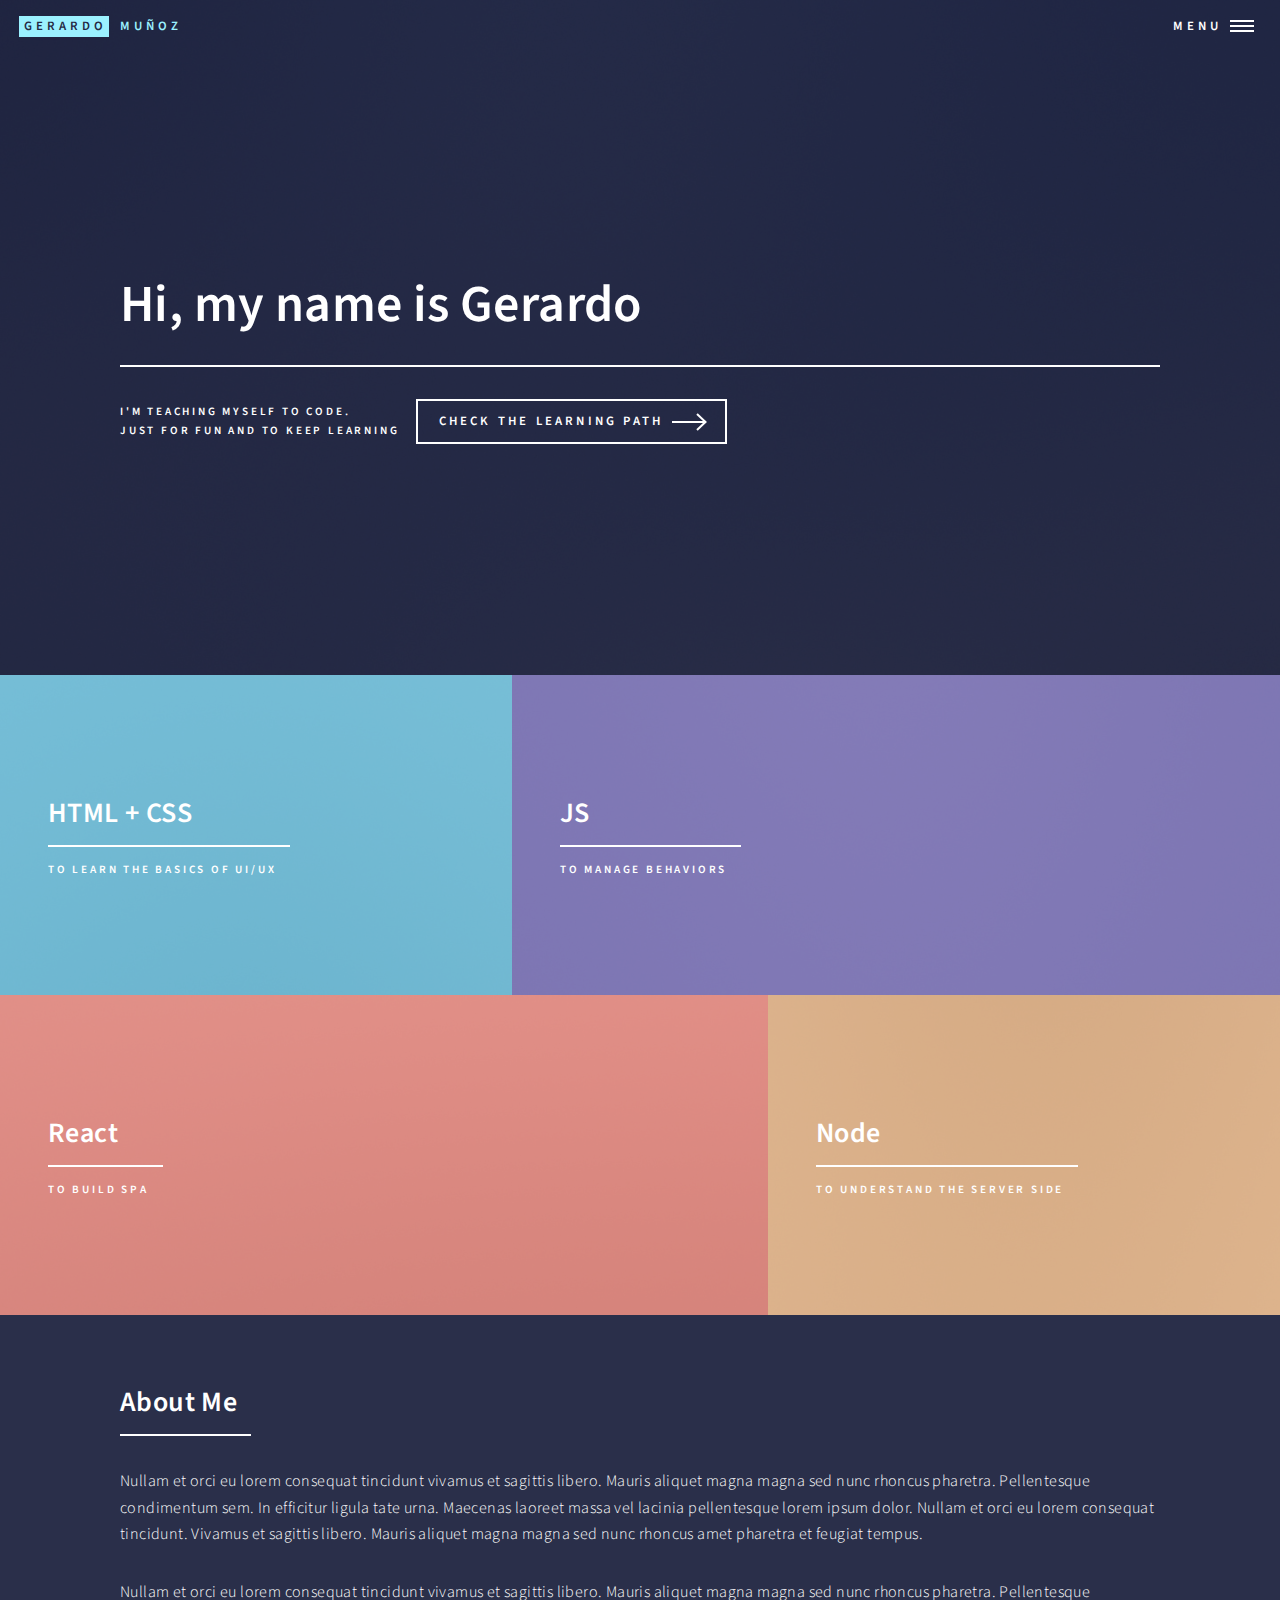
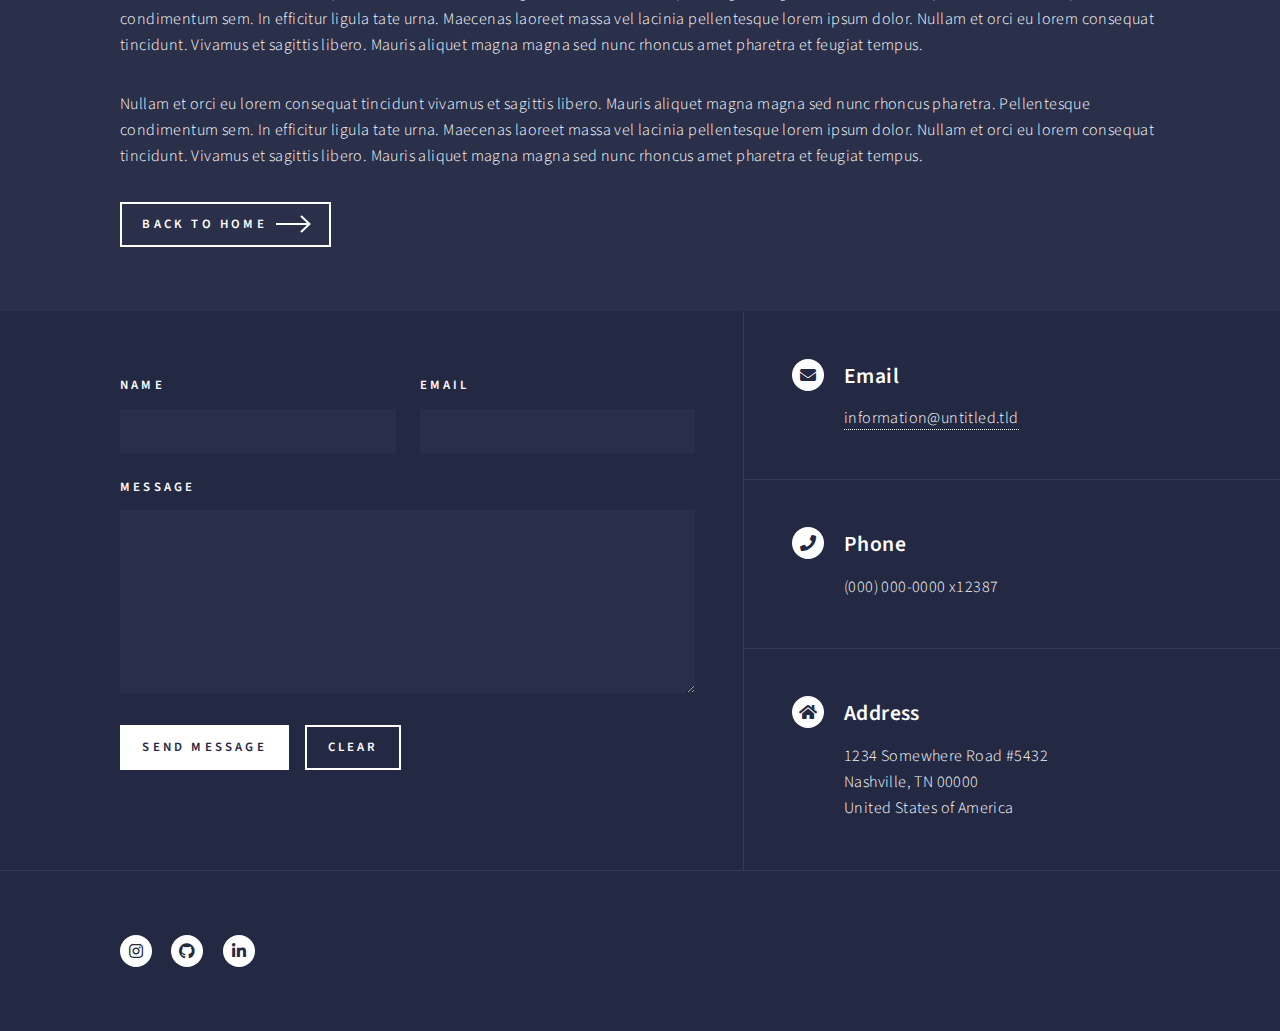
==== index.html @ afc3152e "basic info" ====
<!DOCTYPE HTML>
<!--
	Template : Forty by HTML5 UP
	Images from Template and unsplash	
-->
<html>
	<head>
		<title>Gerardo's Portfolio</title>
		<meta charset="utf-8" />
		<meta name="viewport" content="width=device-width, initial-scale=1, user-scalable=no" />
		<link rel="stylesheet" href="assets/css/main.css" />
		<noscript><link rel="stylesheet" href="assets/css/noscript.css" /></noscript>
	</head>
	<body class="is-preload">

		<!-- Wrapper -->
			<div id="wrapper">

				<!-- Header -->
					<header id="header" class="alt">
						<a href="index.html" class="logo"><strong>Gerardo</strong> <span>Muñoz</span></a>
						<nav>
							<a href="#menu">Menu</a>
						</nav>
					</header>

				<!-- Menu -->
					<nav id="menu">
						<ul class="links">
							<li><a href="index.html">Home</a></li>
							<li><a href="landing.html">Landing</a></li>
							<li><a href="generic.html">Generic</a></li>
							<li><a href="elements.html">Elements</a></li>
                            <li><a href="#two">About</a></li>
                            <li><a href="#contact">Contact</a></li>
						</ul>
					    <!-- <ul class="actions stacked">
							<li><a href="#" class="button primary fit">Get Started</a></li>
							<li><a href="#" class="button fit">Log In</a></li>
						</ul> -->
					</nav>

				<!-- Banner -->
					<section id="banner" class="major">
						<div class="inner">
							<header class="major">
								<h1>Hi, my name is Gerardo</h1>
							</header>
							<div class="content">
								<p>i'm teaching myself to code. <br />
								just for fun and to keep learning</p>
								<ul class="actions">
									<li><a href="#one" class="button next scrolly">Check the Learning Path</a></li>
								</ul>
							</div>
						</div>
					</section>

				<!-- Main -->
					<div id="main">

						<!-- One -->
							<section id="one" class="tiles">
								<article>
									<span class="image">
										<img src="images/pic01.jpg" alt="" />
									</span>
									<header class="major">
										<h3><a href="landing.html" class="link">HTML + CSS</a></h3>
										<p>To Learn the basics of UI/UX</p>
									</header>
								</article>
								<article>
									<span class="image">
										<img src="images/pic02.jpg" alt="" />
									</span>
									<header class="major">
										<h3><a href="landing.html" class="link">JS</a></h3>
										<p>To manage Behaviors</p>
									</header>
								</article>
								<article>
									<span class="image">
										<img src="images/pic03.jpg" alt="" />
									</span>
									<header class="major">
										<h3><a href="landing.html" class="link">React</a></h3>
										<p>to build spa</p>
									</header>
								</article>
								<article>
									<span class="image">
										<img src="images/pic04.jpg" alt="" />
									</span>
									<header class="major">
										<h3><a href="landing.html" class="link">Node</a></h3>
										<p>to understand the server side</p>
									</header>
								</article>
							</section>

						<!-- Two -->
							<section id="two">
								<div class="inner">
									<header class="major">
										<h2>About Me</h2>
									</header>
									<p>Nullam et orci eu lorem consequat tincidunt vivamus et sagittis libero. Mauris aliquet magna magna sed nunc rhoncus pharetra. Pellentesque condimentum sem. In efficitur ligula tate urna. Maecenas laoreet massa vel lacinia pellentesque lorem ipsum dolor. Nullam et orci eu lorem consequat tincidunt. Vivamus et sagittis libero. Mauris aliquet magna magna sed nunc rhoncus amet pharetra et feugiat tempus.</p>
                                    <p>Nullam et orci eu lorem consequat tincidunt vivamus et sagittis libero. Mauris aliquet magna magna sed nunc rhoncus pharetra. Pellentesque condimentum sem. In efficitur ligula tate urna. Maecenas laoreet massa vel lacinia pellentesque lorem ipsum dolor. Nullam et orci eu lorem consequat tincidunt. Vivamus et sagittis libero. Mauris aliquet magna magna sed nunc rhoncus amet pharetra et feugiat tempus.</p>
                                    <p>Nullam et orci eu lorem consequat tincidunt vivamus et sagittis libero. Mauris aliquet magna magna sed nunc rhoncus pharetra. Pellentesque condimentum sem. In efficitur ligula tate urna. Maecenas laoreet massa vel lacinia pellentesque lorem ipsum dolor. Nullam et orci eu lorem consequat tincidunt. Vivamus et sagittis libero. Mauris aliquet magna magna sed nunc rhoncus amet pharetra et feugiat tempus.</p>
									<ul class="actions">
										<li><a href="#banner" class="button next">Back to Home</a></li>
									</ul>
								</div>
							</section>

					</div>

				<!-- Contact -->
					<section id="contact">
						<div class="inner">
							<section>
								<form method="post" action="#">
									<div class="fields">
										<div class="field half">
											<label for="name">Name</label>
											<input type="text" name="name" id="name" />
										</div>
										<div class="field half">
											<label for="email">Email</label>
											<input type="text" name="email" id="email" />
										</div>
										<div class="field">
											<label for="message">Message</label>
											<textarea name="message" id="message" rows="6"></textarea>
										</div>
									</div>
									<ul class="actions">
										<li><input type="submit" value="Send Message" class="primary" /></li>
										<li><input type="reset" value="Clear" /></li>
									</ul>
								</form>
							</section>
							<section class="split">
								<section>
									<div class="contact-method">
										<span class="icon solid alt fa-envelope"></span>
										<h3>Email</h3>
										<a href="#">information@untitled.tld</a>
									</div>
								</section>
								<section>
									<div class="contact-method">
										<span class="icon solid alt fa-phone"></span>
										<h3>Phone</h3>
										<span>(000) 000-0000 x12387</span>
									</div>
								</section>
								<section>
									<div class="contact-method">
										<span class="icon solid alt fa-home"></span>
										<h3>Address</h3>
										<span>1234 Somewhere Road #5432<br />
										Nashville, TN 00000<br />
										United States of America</span>
									</div>
								</section>
							</section>
						</div>
					</section>

				<!-- Footer -->
					<footer id="footer">
						<div class="inner">
							<ul class="icons">
								<!-- <li><a href="#" class="icon brands alt fa-twitter"><span class="label">Twitter</span></a></li>
								<li><a href="#" class="icon brands alt fa-facebook-f"><span class="label">Facebook</span></a></li> -->
								<li><a href="#" class="icon brands alt fa-instagram"><span class="label">Instagram</span></a></li>
								<li><a href="#" class="icon brands alt fa-github"><span class="label">GitHub</span></a></li>
								<li><a href="#" class="icon brands alt fa-linkedin-in"><span class="label">LinkedIn</span></a></li>
							</ul>
							<!-- <ul class="copyright">
								<li>&copy; Untitled</li><li>Design: <a href="https://html5up.net">HTML5 UP</a></li>
							</ul> -->
						</div>
					</footer>

			</div>

		<!-- Scripts -->
			<script src="assets/js/jquery.min.js"></script>
			<script src="assets/js/jquery.scrolly.min.js"></script>
			<script src="assets/js/jquery.scrollex.min.js"></script>
			<script src="assets/js/browser.min.js"></script>
			<script src="assets/js/breakpoints.min.js"></script>
			<script src="assets/js/util.js"></script>
			<script src="assets/js/main.js"></script>

	</body>
</html>
---- assets/css/main.css ----
@import url(fontawesome-all.min.css);
@import url("https://fonts.googleapis.com/css?family=Source+Sans+Pro:300,300italic,600,600italic");

/*
	Forty by HTML5 UP
	html5up.net | @ajlkn
	Free for personal and commercial use under the CCA 3.0 license (html5up.net/license)
*/

html, body, div, span, applet, object,
iframe, h1, h2, h3, h4, h5, h6, p, blockquote,
pre, a, abbr, acronym, address, big, cite,
code, del, dfn, em, img, ins, kbd, q, s, samp,
small, strike, strong, sub, sup, tt, var, b,
u, i, center, dl, dt, dd, ol, ul, li, fieldset,
form, label, legend, table, caption, tbody,
tfoot, thead, tr, th, td, article, aside,
canvas, details, embed, figure, figcaption,
footer, header, hgroup, menu, nav, output, ruby,
section, summary, time, mark, audio, video {
	margin: 0;
	padding: 0;
	border: 0;
	font-size: 100%;
	font: inherit;
	vertical-align: baseline;}

article, aside, details, figcaption, figure,
footer, header, hgroup, menu, nav, section {
	display: block;}

body {
	line-height: 1;
}

ol, ul {
	list-style: none;
}

blockquote, q {
	quotes: none;
}

	blockquote:before, blockquote:after, q:before, q:after {
		content: '';
		content: none;
	}

table {
	border-collapse: collapse;
	border-spacing: 0;
}

body {
	-webkit-text-size-adjust: none;
}

mark {
	background-color: transparent;
	color: inherit;
}

input::-moz-focus-inner {
	border: 0;
	padding: 0;
}

input, select, textarea {
	-moz-appearance: none;
	-webkit-appearance: none;
	-ms-appearance: none;
	appearance: none;
}

/* Basic */

	@-ms-viewport {
		width: device-width;
	}

	body {
		-ms-overflow-style: scrollbar;
	}

	@media screen and (max-width: 480px) {

		html, body {
			min-width: 320px;
		}

	}

	html {
		box-sizing: border-box;
	}

	*, *:before, *:after {
		box-sizing: inherit;
	}

	body {
		background: #242943;
	}

		body.is-preload *, body.is-preload *:before, body.is-preload *:after {
			-moz-animation: none !important;
			-webkit-animation: none !important;
			-ms-animation: none !important;
			animation: none !important;
			-moz-transition: none !important;
			-webkit-transition: none !important;
			-ms-transition: none !important;
			transition: none !important;
		}

/* Type */

	body, input, select, textarea {
		color: #ffffff;
		font-family: "Source Sans Pro", Helvetica, sans-serif;
		font-size: 17pt;
		font-weight: 300;
		letter-spacing: 0.025em;
		line-height: 1.65;
	}

		@media screen and (max-width: 1680px) {

			body, input, select, textarea {
				font-size: 14pt;
			}

		}

		@media screen and (max-width: 1280px) {

			body, input, select, textarea {
				font-size: 12pt;
			}

		}

		@media screen and (max-width: 360px) {

			body, input, select, textarea {
				font-size: 11pt;
			}

		}

	a {
		-moz-transition: color 0.2s ease-in-out, border-bottom-color 0.2s ease-in-out;
		-webkit-transition: color 0.2s ease-in-out, border-bottom-color 0.2s ease-in-out;
		-ms-transition: color 0.2s ease-in-out, border-bottom-color 0.2s ease-in-out;
		transition: color 0.2s ease-in-out, border-bottom-color 0.2s ease-in-out;
		border-bottom: dotted 1px;
		color: inherit;
		text-decoration: none;
	}

		a:hover {
			border-bottom-color: transparent;
			color: #9bf1ff !important;
		}

		a:active {
			color: #53e3fb !important;
		}

	strong, b {
		color: #ffffff;
		font-weight: 600;
	}

	em, i {
		font-style: italic;
	}

	p {
		margin: 0 0 2em 0;
	}

	h1, h2, h3, h4, h5, h6 {
		color: #ffffff;
		font-weight: 600;
		line-height: 1.65;
		margin: 0 0 1em 0;
	}

		h1 a, h2 a, h3 a, h4 a, h5 a, h6 a {
			color: inherit;
			border-bottom: 0;
		}

	h1 {
		font-size: 2.5em;
	}

	h2 {
		font-size: 1.75em;
	}

	h3 {
		font-size: 1.35em;
	}

	h4 {
		font-size: 1.1em;
	}

	h5 {
		font-size: 0.9em;
	}

	h6 {
		font-size: 0.7em;
	}

	@media screen and (max-width: 736px) {

		h1 {
			font-size: 2em;
		}

		h2 {
			font-size: 1.5em;
		}

		h3 {
			font-size: 1.25em;
		}

	}

	sub {
		font-size: 0.8em;
		position: relative;
		top: 0.5em;
	}

	sup {
		font-size: 0.8em;
		position: relative;
		top: -0.5em;
	}

	blockquote {
		border-left: solid 4px rgba(212, 212, 255, 0.1);
		font-style: italic;
		margin: 0 0 2em 0;
		padding: 0.5em 0 0.5em 2em;
	}

	code {
		background: rgba(212, 212, 255, 0.035);
		font-family: "Courier New", monospace;
		font-size: 0.9em;
		margin: 0 0.25em;
		padding: 0.25em 0.65em;
	}

	pre {
		-webkit-overflow-scrolling: touch;
		font-family: "Courier New", monospace;
		font-size: 0.9em;
		margin: 0 0 2em 0;
	}

		pre code {
			display: block;
			line-height: 1.75;
			padding: 1em 1.5em;
			overflow-x: auto;
		}

	hr {
		border: 0;
		border-bottom: solid 1px rgba(212, 212, 255, 0.1);
		margin: 2em 0;
	}

		hr.major {
			margin: 3em 0;
		}

	.align-left {
		text-align: left;
	}

	.align-center {
		text-align: center;
	}

	.align-right {
		text-align: right;
	}

/* Row */

	.row {
		display: flex;
		flex-wrap: wrap;
		box-sizing: border-box;
		align-items: stretch;
	}

		.row > * {
			box-sizing: border-box;
		}

		.row.gtr-uniform > * > :last-child {
			margin-bottom: 0;
		}

		.row.aln-left {
			justify-content: flex-start;
		}

		.row.aln-center {
			justify-content: center;
		}

		.row.aln-right {
			justify-content: flex-end;
		}

		.row.aln-top {
			align-items: flex-start;
		}

		.row.aln-middle {
			align-items: center;
		}

		.row.aln-bottom {
			align-items: flex-end;
		}

		.row > .imp {
			order: -1;
		}

		.row > .col-1 {
			width: 8.33333%;
		}

		.row > .off-1 {
			margin-left: 8.33333%;
		}

		.row > .col-2 {
			width: 16.66667%;
		}

		.row > .off-2 {
			margin-left: 16.66667%;
		}

		.row > .col-3 {
			width: 25%;
		}

		.row > .off-3 {
			margin-left: 25%;
		}

		.row > .col-4 {
			width: 33.33333%;
		}

		.row > .off-4 {
			margin-left: 33.33333%;
		}

		.row > .col-5 {
			width: 41.66667%;
		}

		.row > .off-5 {
			margin-left: 41.66667%;
		}

		.row > .col-6 {
			width: 50%;
		}

		.row > .off-6 {
			margin-left: 50%;
		}

		.row > .col-7 {
			width: 58.33333%;
		}

		.row > .off-7 {
			margin-left: 58.33333%;
		}

		.row > .col-8 {
			width: 66.66667%;
		}

		.row > .off-8 {
			margin-left: 66.66667%;
		}

		.row > .col-9 {
			width: 75%;
		}

		.row > .off-9 {
			margin-left: 75%;
		}

		.row > .col-10 {
			width: 83.33333%;
		}

		.row > .off-10 {
			margin-left: 83.33333%;
		}

		.row > .col-11 {
			width: 91.66667%;
		}

		.row > .off-11 {
			margin-left: 91.66667%;
		}

		.row > .col-12 {
			width: 100%;
		}

		.row > .off-12 {
			margin-left: 100%;
		}

		.row.gtr-0 {
			margin-top: 0;
			margin-left: 0em;
		}

			.row.gtr-0 > * {
				padding: 0 0 0 0em;
			}

			.row.gtr-0.gtr-uniform {
				margin-top: 0em;
			}

				.row.gtr-0.gtr-uniform > * {
					padding-top: 0em;
				}

		.row.gtr-25 {
			margin-top: 0;
			margin-left: -0.5em;
		}

			.row.gtr-25 > * {
				padding: 0 0 0 0.5em;
			}

			.row.gtr-25.gtr-uniform {
				margin-top: -0.5em;
			}

				.row.gtr-25.gtr-uniform > * {
					padding-top: 0.5em;
				}

		.row.gtr-50 {
			margin-top: 0;
			margin-left: -1em;
		}

			.row.gtr-50 > * {
				padding: 0 0 0 1em;
			}

			.row.gtr-50.gtr-uniform {
				margin-top: -1em;
			}

				.row.gtr-50.gtr-uniform > * {
					padding-top: 1em;
				}

		.row {
			margin-top: 0;
			margin-left: -2em;
		}

			.row > * {
				padding: 0 0 0 2em;
			}

			.row.gtr-uniform {
				margin-top: -2em;
			}

				.row.gtr-uniform > * {
					padding-top: 2em;
				}

		.row.gtr-150 {
			margin-top: 0;
			margin-left: -3em;
		}

			.row.gtr-150 > * {
				padding: 0 0 0 3em;
			}

			.row.gtr-150.gtr-uniform {
				margin-top: -3em;
			}

				.row.gtr-150.gtr-uniform > * {
					padding-top: 3em;
				}

		.row.gtr-200 {
			margin-top: 0;
			margin-left: -4em;
		}

			.row.gtr-200 > * {
				padding: 0 0 0 4em;
			}

			.row.gtr-200.gtr-uniform {
				margin-top: -4em;
			}

				.row.gtr-200.gtr-uniform > * {
					padding-top: 4em;
				}

		@media screen and (max-width: 1680px) {

			.row {
				display: flex;
				flex-wrap: wrap;
				box-sizing: border-box;
				align-items: stretch;
			}

				.row > * {
					box-sizing: border-box;
				}

				.row.gtr-uniform > * > :last-child {
					margin-bottom: 0;
				}

				.row.aln-left {
					justify-content: flex-start;
				}

				.row.aln-center {
					justify-content: center;
				}

				.row.aln-right {
					justify-content: flex-end;
				}

				.row.aln-top {
					align-items: flex-start;
				}

				.row.aln-middle {
					align-items: center;
				}

				.row.aln-bottom {
					align-items: flex-end;
				}

				.row > .imp-xlarge {
					order: -1;
				}

				.row > .col-1-xlarge {
					width: 8.33333%;
				}

				.row > .off-1-xlarge {
					margin-left: 8.33333%;
				}

				.row > .col-2-xlarge {
					width: 16.66667%;
				}

				.row > .off-2-xlarge {
					margin-left: 16.66667%;
				}

				.row > .col-3-xlarge {
					width: 25%;
				}

				.row > .off-3-xlarge {
					margin-left: 25%;
				}

				.row > .col-4-xlarge {
					width: 33.33333%;
				}

				.row > .off-4-xlarge {
					margin-left: 33.33333%;
				}

				.row > .col-5-xlarge {
					width: 41.66667%;
				}

				.row > .off-5-xlarge {
					margin-left: 41.66667%;
				}

				.row > .col-6-xlarge {
					width: 50%;
				}

				.row > .off-6-xlarge {
					margin-left: 50%;
				}

				.row > .col-7-xlarge {
					width: 58.33333%;
				}

				.row > .off-7-xlarge {
					margin-left: 58.33333%;
				}

				.row > .col-8-xlarge {
					width: 66.66667%;
				}

				.row > .off-8-xlarge {
					margin-left: 66.66667%;
				}

				.row > .col-9-xlarge {
					width: 75%;
				}

				.row > .off-9-xlarge {
					margin-left: 75%;
				}

				.row > .col-10-xlarge {
					width: 83.33333%;
				}

				.row > .off-10-xlarge {
					margin-left: 83.33333%;
				}

				.row > .col-11-xlarge {
					width: 91.66667%;
				}

				.row > .off-11-xlarge {
					margin-left: 91.66667%;
				}

				.row > .col-12-xlarge {
					width: 100%;
				}

				.row > .off-12-xlarge {
					margin-left: 100%;
				}

				.row.gtr-0 {
					margin-top: 0;
					margin-left: 0em;
				}

					.row.gtr-0 > * {
						padding: 0 0 0 0em;
					}

					.row.gtr-0.gtr-uniform {
						margin-top: 0em;
					}

						.row.gtr-0.gtr-uniform > * {
							padding-top: 0em;
						}

				.row.gtr-25 {
					margin-top: 0;
					margin-left: -0.5em;
				}

					.row.gtr-25 > * {
						padding: 0 0 0 0.5em;
					}

					.row.gtr-25.gtr-uniform {
						margin-top: -0.5em;
					}

						.row.gtr-25.gtr-uniform > * {
							padding-top: 0.5em;
						}

				.row.gtr-50 {
					margin-top: 0;
					margin-left: -1em;
				}

					.row.gtr-50 > * {
						padding: 0 0 0 1em;
					}

					.row.gtr-50.gtr-uniform {
						margin-top: -1em;
					}

						.row.gtr-50.gtr-uniform > * {
							padding-top: 1em;
						}

				.row {
					margin-top: 0;
					margin-left: -2em;
				}

					.row > * {
						padding: 0 0 0 2em;
					}

					.row.gtr-uniform {
						margin-top: -2em;
					}

						.row.gtr-uniform > * {
							padding-top: 2em;
						}

				.row.gtr-150 {
					margin-top: 0;
					margin-left: -3em;
				}

					.row.gtr-150 > * {
						padding: 0 0 0 3em;
					}

					.row.gtr-150.gtr-uniform {
						margin-top: -3em;
					}

						.row.gtr-150.gtr-uniform > * {
							padding-top: 3em;
						}

				.row.gtr-200 {
					margin-top: 0;
					margin-left: -4em;
				}

					.row.gtr-200 > * {
						padding: 0 0 0 4em;
					}

					.row.gtr-200.gtr-uniform {
						margin-top: -4em;
					}

						.row.gtr-200.gtr-uniform > * {
							padding-top: 4em;
						}

		}

		@media screen and (max-width: 1280px) {

			.row {
				display: flex;
				flex-wrap: wrap;
				box-sizing: border-box;
				align-items: stretch;
			}

				.row > * {
					box-sizing: border-box;
				}

				.row.gtr-uniform > * > :last-child {
					margin-bottom: 0;
				}

				.row.aln-left {
					justify-content: flex-start;
				}

				.row.aln-center {
					justify-content: center;
				}

				.row.aln-right {
					justify-content: flex-end;
				}

				.row.aln-top {
					align-items: flex-start;
				}

				.row.aln-middle {
					align-items: center;
				}

				.row.aln-bottom {
					align-items: flex-end;
				}

				.row > .imp-large {
					order: -1;
				}

				.row > .col-1-large {
					width: 8.33333%;
				}

				.row > .off-1-large {
					margin-left: 8.33333%;
				}

				.row > .col-2-large {
					width: 16.66667%;
				}

				.row > .off-2-large {
					margin-left: 16.66667%;
				}

				.row > .col-3-large {
					width: 25%;
				}

				.row > .off-3-large {
					margin-left: 25%;
				}

				.row > .col-4-large {
					width: 33.33333%;
				}

				.row > .off-4-large {
					margin-left: 33.33333%;
				}

				.row > .col-5-large {
					width: 41.66667%;
				}

				.row > .off-5-large {
					margin-left: 41.66667%;
				}

				.row > .col-6-large {
					width: 50%;
				}

				.row > .off-6-large {
					margin-left: 50%;
				}

				.row > .col-7-large {
					width: 58.33333%;
				}

				.row > .off-7-large {
					margin-left: 58.33333%;
				}

				.row > .col-8-large {
					width: 66.66667%;
				}

				.row > .off-8-large {
					margin-left: 66.66667%;
				}

				.row > .col-9-large {
					width: 75%;
				}

				.row > .off-9-large {
					margin-left: 75%;
				}

				.row > .col-10-large {
					width: 83.33333%;
				}

				.row > .off-10-large {
					margin-left: 83.33333%;
				}

				.row > .col-11-large {
					width: 91.66667%;
				}

				.row > .off-11-large {
					margin-left: 91.66667%;
				}

				.row > .col-12-large {
					width: 100%;
				}

				.row > .off-12-large {
					margin-left: 100%;
				}

				.row.gtr-0 {
					margin-top: 0;
					margin-left: 0em;
				}

					.row.gtr-0 > * {
						padding: 0 0 0 0em;
					}

					.row.gtr-0.gtr-uniform {
						margin-top: 0em;
					}

						.row.gtr-0.gtr-uniform > * {
							padding-top: 0em;
						}

				.row.gtr-25 {
					margin-top: 0;
					margin-left: -0.375em;
				}

					.row.gtr-25 > * {
						padding: 0 0 0 0.375em;
					}

					.row.gtr-25.gtr-uniform {
						margin-top: -0.375em;
					}

						.row.gtr-25.gtr-uniform > * {
							padding-top: 0.375em;
						}

				.row.gtr-50 {
					margin-top: 0;
					margin-left: -0.75em;
				}

					.row.gtr-50 > * {
						padding: 0 0 0 0.75em;
					}

					.row.gtr-50.gtr-uniform {
						margin-top: -0.75em;
					}

						.row.gtr-50.gtr-uniform > * {
							padding-top: 0.75em;
						}

				.row {
					margin-top: 0;
					margin-left: -1.5em;
				}

					.row > * {
						padding: 0 0 0 1.5em;
					}

					.row.gtr-uniform {
						margin-top: -1.5em;
					}

						.row.gtr-uniform > * {
							padding-top: 1.5em;
						}

				.row.gtr-150 {
					margin-top: 0;
					margin-left: -2.25em;
				}

					.row.gtr-150 > * {
						padding: 0 0 0 2.25em;
					}

					.row.gtr-150.gtr-uniform {
						margin-top: -2.25em;
					}

						.row.gtr-150.gtr-uniform > * {
							padding-top: 2.25em;
						}

				.row.gtr-200 {
					margin-top: 0;
					margin-left: -3em;
				}

					.row.gtr-200 > * {
						padding: 0 0 0 3em;
					}

					.row.gtr-200.gtr-uniform {
						margin-top: -3em;
					}

						.row.gtr-200.gtr-uniform > * {
							padding-top: 3em;
						}

		}

		@media screen and (max-width: 980px) {

			.row {
				display: flex;
				flex-wrap: wrap;
				box-sizing: border-box;
				align-items: stretch;
			}

				.row > * {
					box-sizing: border-box;
				}

				.row.gtr-uniform > * > :last-child {
					margin-bottom: 0;
				}

				.row.aln-left {
					justify-content: flex-start;
				}

				.row.aln-center {
					justify-content: center;
				}

				.row.aln-right {
					justify-content: flex-end;
				}

				.row.aln-top {
					align-items: flex-start;
				}

				.row.aln-middle {
					align-items: center;
				}

				.row.aln-bottom {
					align-items: flex-end;
				}

				.row > .imp-medium {
					order: -1;
				}

				.row > .col-1-medium {
					width: 8.33333%;
				}

				.row > .off-1-medium {
					margin-left: 8.33333%;
				}

				.row > .col-2-medium {
					width: 16.66667%;
				}

				.row > .off-2-medium {
					margin-left: 16.66667%;
				}

				.row > .col-3-medium {
					width: 25%;
				}

				.row > .off-3-medium {
					margin-left: 25%;
				}

				.row > .col-4-medium {
					width: 33.33333%;
				}

				.row > .off-4-medium {
					margin-left: 33.33333%;
				}

				.row > .col-5-medium {
					width: 41.66667%;
				}

				.row > .off-5-medium {
					margin-left: 41.66667%;
				}

				.row > .col-6-medium {
					width: 50%;
				}

				.row > .off-6-medium {
					margin-left: 50%;
				}

				.row > .col-7-medium {
					width: 58.33333%;
				}

				.row > .off-7-medium {
					margin-left: 58.33333%;
				}

				.row > .col-8-medium {
					width: 66.66667%;
				}

				.row > .off-8-medium {
					margin-left: 66.66667%;
				}

				.row > .col-9-medium {
					width: 75%;
				}

				.row > .off-9-medium {
					margin-left: 75%;
				}

				.row > .col-10-medium {
					width: 83.33333%;
				}

				.row > .off-10-medium {
					margin-left: 83.33333%;
				}

				.row > .col-11-medium {
					width: 91.66667%;
				}

				.row > .off-11-medium {
					margin-left: 91.66667%;
				}

				.row > .col-12-medium {
					width: 100%;
				}

				.row > .off-12-medium {
					margin-left: 100%;
				}

				.row.gtr-0 {
					margin-top: 0;
					margin-left: 0em;
				}

					.row.gtr-0 > * {
						padding: 0 0 0 0em;
					}

					.row.gtr-0.gtr-uniform {
						margin-top: 0em;
					}

						.row.gtr-0.gtr-uniform > * {
							padding-top: 0em;
						}

				.row.gtr-25 {
					margin-top: 0;
					margin-left: -0.375em;
				}

					.row.gtr-25 > * {
						padding: 0 0 0 0.375em;
					}

					.row.gtr-25.gtr-uniform {
						margin-top: -0.375em;
					}

						.row.gtr-25.gtr-uniform > * {
							padding-top: 0.375em;
						}

				.row.gtr-50 {
					margin-top: 0;
					margin-left: -0.75em;
				}

					.row.gtr-50 > * {
						padding: 0 0 0 0.75em;
					}

					.row.gtr-50.gtr-uniform {
						margin-top: -0.75em;
					}

						.row.gtr-50.gtr-uniform > * {
							padding-top: 0.75em;
						}

				.row {
					margin-top: 0;
					margin-left: -1.5em;
				}

					.row > * {
						padding: 0 0 0 1.5em;
					}

					.row.gtr-uniform {
						margin-top: -1.5em;
					}

						.row.gtr-uniform > * {
							padding-top: 1.5em;
						}

				.row.gtr-150 {
					margin-top: 0;
					margin-left: -2.25em;
				}

					.row.gtr-150 > * {
						padding: 0 0 0 2.25em;
					}

					.row.gtr-150.gtr-uniform {
						margin-top: -2.25em;
					}

						.row.gtr-150.gtr-uniform > * {
							padding-top: 2.25em;
						}

				.row.gtr-200 {
					margin-top: 0;
					margin-left: -3em;
				}

					.row.gtr-200 > * {
						padding: 0 0 0 3em;
					}

					.row.gtr-200.gtr-uniform {
						margin-top: -3em;
					}

						.row.gtr-200.gtr-uniform > * {
							padding-top: 3em;
						}

		}

		@media screen and (max-width: 736px) {

			.row {
				display: flex;
				flex-wrap: wrap;
				box-sizing: border-box;
				align-items: stretch;
			}

				.row > * {
					box-sizing: border-box;
				}

				.row.gtr-uniform > * > :last-child {
					margin-bottom: 0;
				}

				.row.aln-left {
					justify-content: flex-start;
				}

				.row.aln-center {
					justify-content: center;
				}

				.row.aln-right {
					justify-content: flex-end;
				}

				.row.aln-top {
					align-items: flex-start;
				}

				.row.aln-middle {
					align-items: center;
				}

				.row.aln-bottom {
					align-items: flex-end;
				}

				.row > .imp-small {
					order: -1;
				}

				.row > .col-1-small {
					width: 8.33333%;
				}

				.row > .off-1-small {
					margin-left: 8.33333%;
				}

				.row > .col-2-small {
					width: 16.66667%;
				}

				.row > .off-2-small {
					margin-left: 16.66667%;
				}

				.row > .col-3-small {
					width: 25%;
				}

				.row > .off-3-small {
					margin-left: 25%;
				}

				.row > .col-4-small {
					width: 33.33333%;
				}

				.row > .off-4-small {
					margin-left: 33.33333%;
				}

				.row > .col-5-small {
					width: 41.66667%;
				}

				.row > .off-5-small {
					margin-left: 41.66667%;
				}

				.row > .col-6-small {
					width: 50%;
				}

				.row > .off-6-small {
					margin-left: 50%;
				}

				.row > .col-7-small {
					width: 58.33333%;
				}

				.row > .off-7-small {
					margin-left: 58.33333%;
				}

				.row > .col-8-small {
					width: 66.66667%;
				}

				.row > .off-8-small {
					margin-left: 66.66667%;
				}

				.row > .col-9-small {
					width: 75%;
				}

				.row > .off-9-small {
					margin-left: 75%;
				}

				.row > .col-10-small {
					width: 83.33333%;
				}

				.row > .off-10-small {
					margin-left: 83.33333%;
				}

				.row > .col-11-small {
					width: 91.66667%;
				}

				.row > .off-11-small {
					margin-left: 91.66667%;
				}

				.row > .col-12-small {
					width: 100%;
				}

				.row > .off-12-small {
					margin-left: 100%;
				}

				.row.gtr-0 {
					margin-top: 0;
					margin-left: 0em;
				}

					.row.gtr-0 > * {
						padding: 0 0 0 0em;
					}

					.row.gtr-0.gtr-uniform {
						margin-top: 0em;
					}

						.row.gtr-0.gtr-uniform > * {
							padding-top: 0em;
						}

				.row.gtr-25 {
					margin-top: 0;
					margin-left: -0.3125em;
				}

					.row.gtr-25 > * {
						padding: 0 0 0 0.3125em;
					}

					.row.gtr-25.gtr-uniform {
						margin-top: -0.3125em;
					}

						.row.gtr-25.gtr-uniform > * {
							padding-top: 0.3125em;
						}

				.row.gtr-50 {
					margin-top: 0;
					margin-left: -0.625em;
				}

					.row.gtr-50 > * {
						padding: 0 0 0 0.625em;
					}

					.row.gtr-50.gtr-uniform {
						margin-top: -0.625em;
					}

						.row.gtr-50.gtr-uniform > * {
							padding-top: 0.625em;
						}

				.row {
					margin-top: 0;
					margin-left: -1.25em;
				}

					.row > * {
						padding: 0 0 0 1.25em;
					}

					.row.gtr-uniform {
						margin-top: -1.25em;
					}

						.row.gtr-uniform > * {
							padding-top: 1.25em;
						}

				.row.gtr-150 {
					margin-top: 0;
					margin-left: -1.875em;
				}

					.row.gtr-150 > * {
						padding: 0 0 0 1.875em;
					}

					.row.gtr-150.gtr-uniform {
						margin-top: -1.875em;
					}

						.row.gtr-150.gtr-uniform > * {
							padding-top: 1.875em;
						}

				.row.gtr-200 {
					margin-top: 0;
					margin-left: -2.5em;
				}

					.row.gtr-200 > * {
						padding: 0 0 0 2.5em;
					}

					.row.gtr-200.gtr-uniform {
						margin-top: -2.5em;
					}

						.row.gtr-200.gtr-uniform > * {
							padding-top: 2.5em;
						}

		}

		@media screen and (max-width: 480px) {

			.row {
				display: flex;
				flex-wrap: wrap;
				box-sizing: border-box;
				align-items: stretch;
			}

				.row > * {
					box-sizing: border-box;
				}

				.row.gtr-uniform > * > :last-child {
					margin-bottom: 0;
				}

				.row.aln-left {
					justify-content: flex-start;
				}

				.row.aln-center {
					justify-content: center;
				}

				.row.aln-right {
					justify-content: flex-end;
				}

				.row.aln-top {
					align-items: flex-start;
				}

				.row.aln-middle {
					align-items: center;
				}

				.row.aln-bottom {
					align-items: flex-end;
				}

				.row > .imp-xsmall {
					order: -1;
				}

				.row > .col-1-xsmall {
					width: 8.33333%;
				}

				.row > .off-1-xsmall {
					margin-left: 8.33333%;
				}

				.row > .col-2-xsmall {
					width: 16.66667%;
				}

				.row > .off-2-xsmall {
					margin-left: 16.66667%;
				}

				.row > .col-3-xsmall {
					width: 25%;
				}

				.row > .off-3-xsmall {
					margin-left: 25%;
				}

				.row > .col-4-xsmall {
					width: 33.33333%;
				}

				.row > .off-4-xsmall {
					margin-left: 33.33333%;
				}

				.row > .col-5-xsmall {
					width: 41.66667%;
				}

				.row > .off-5-xsmall {
					margin-left: 41.66667%;
				}

				.row > .col-6-xsmall {
					width: 50%;
				}

				.row > .off-6-xsmall {
					margin-left: 50%;
				}

				.row > .col-7-xsmall {
					width: 58.33333%;
				}

				.row > .off-7-xsmall {
					margin-left: 58.33333%;
				}

				.row > .col-8-xsmall {
					width: 66.66667%;
				}

				.row > .off-8-xsmall {
					margin-left: 66.66667%;
				}

				.row > .col-9-xsmall {
					width: 75%;
				}

				.row > .off-9-xsmall {
					margin-left: 75%;
				}

				.row > .col-10-xsmall {
					width: 83.33333%;
				}

				.row > .off-10-xsmall {
					margin-left: 83.33333%;
				}

				.row > .col-11-xsmall {
					width: 91.66667%;
				}

				.row > .off-11-xsmall {
					margin-left: 91.66667%;
				}

				.row > .col-12-xsmall {
					width: 100%;
				}

				.row > .off-12-xsmall {
					margin-left: 100%;
				}

				.row.gtr-0 {
					margin-top: 0;
					margin-left: 0em;
				}

					.row.gtr-0 > * {
						padding: 0 0 0 0em;
					}

					.row.gtr-0.gtr-uniform {
						margin-top: 0em;
					}

						.row.gtr-0.gtr-uniform > * {
							padding-top: 0em;
						}

				.row.gtr-25 {
					margin-top: 0;
					margin-left: -0.3125em;
				}

					.row.gtr-25 > * {
						padding: 0 0 0 0.3125em;
					}

					.row.gtr-25.gtr-uniform {
						margin-top: -0.3125em;
					}

						.row.gtr-25.gtr-uniform > * {
							padding-top: 0.3125em;
						}

				.row.gtr-50 {
					margin-top: 0;
					margin-left: -0.625em;
				}

					.row.gtr-50 > * {
						padding: 0 0 0 0.625em;
					}

					.row.gtr-50.gtr-uniform {
						margin-top: -0.625em;
					}

						.row.gtr-50.gtr-uniform > * {
							padding-top: 0.625em;
						}

				.row {
					margin-top: 0;
					margin-left: -1.25em;
				}

					.row > * {
						padding: 0 0 0 1.25em;
					}

					.row.gtr-uniform {
						margin-top: -1.25em;
					}

						.row.gtr-uniform > * {
							padding-top: 1.25em;
						}

				.row.gtr-150 {
					margin-top: 0;
					margin-left: -1.875em;
				}

					.row.gtr-150 > * {
						padding: 0 0 0 1.875em;
					}

					.row.gtr-150.gtr-uniform {
						margin-top: -1.875em;
					}

						.row.gtr-150.gtr-uniform > * {
							padding-top: 1.875em;
						}

				.row.gtr-200 {
					margin-top: 0;
					margin-left: -2.5em;
				}

					.row.gtr-200 > * {
						padding: 0 0 0 2.5em;
					}

					.row.gtr-200.gtr-uniform {
						margin-top: -2.5em;
					}

						.row.gtr-200.gtr-uniform > * {
							padding-top: 2.5em;
						}

		}

/* Section/Article */

	section.special, article.special {
		text-align: center;
	}

	header.major {
		width: -moz-max-content;
		width: -webkit-max-content;
		width: -ms-max-content;
		width: max-content;
		margin-bottom: 2em;
	}

		header.major > :first-child {
			margin-bottom: 0;
			width: calc(100% + 0.5em);
		}

			header.major > :first-child:after {
				content: '';
				background-color: #ffffff;
				display: block;
				height: 2px;
				margin: 0.325em 0 0.5em 0;
				width: 100%;
			}

		header.major > p {
			font-size: 0.7em;
			font-weight: 600;
			letter-spacing: 0.25em;
			margin-bottom: 0;
			text-transform: uppercase;
		}

		body.is-ie header.major > :first-child:after {
			max-width: 9em;
		}

		body.is-ie header.major > h1:after {
			max-width: 100% !important;
		}

	@media screen and (max-width: 736px) {

		header.major > p br {
			display: none;
		}

	}

/* Form */

	form {
		margin: 0 0 2em 0;
	}

		form > :last-child {
			margin-bottom: 0;
		}

		form > .fields {
			display: -moz-flex;
			display: -webkit-flex;
			display: -ms-flex;
			display: flex;
			-moz-flex-wrap: wrap;
			-webkit-flex-wrap: wrap;
			-ms-flex-wrap: wrap;
			flex-wrap: wrap;
			width: calc(100% + 3em);
			margin: -1.5em 0 2em -1.5em;
		}

			form > .fields > .field {
				-moz-flex-grow: 0;
				-webkit-flex-grow: 0;
				-ms-flex-grow: 0;
				flex-grow: 0;
				-moz-flex-shrink: 0;
				-webkit-flex-shrink: 0;
				-ms-flex-shrink: 0;
				flex-shrink: 0;
				padding: 1.5em 0 0 1.5em;
				width: calc(100% - 1.5em);
			}

				form > .fields > .field.half {
					width: calc(50% - 0.75em);
				}

				form > .fields > .field.third {
					width: calc(100%/3 - 0.5em);
				}

				form > .fields > .field.quarter {
					width: calc(25% - 0.375em);
				}

		@media screen and (max-width: 480px) {

			form > .fields {
				width: calc(100% + 3em);
				margin: -1.5em 0 2em -1.5em;
			}

				form > .fields > .field {
					padding: 1.5em 0 0 1.5em;
					width: calc(100% - 1.5em);
				}

					form > .fields > .field.half {
						width: calc(100% - 1.5em);
					}

					form > .fields > .field.third {
						width: calc(100% - 1.5em);
					}

					form > .fields > .field.quarter {
						width: calc(100% - 1.5em);
					}

		}

	label {
		color: #ffffff;
		display: block;
		font-size: 0.8em;
		font-weight: 600;
		letter-spacing: 0.25em;
		margin: 0 0 1em 0;
		text-transform: uppercase;
	}

	input[type="text"],
	input[type="password"],
	input[type="email"],
	input[type="tel"],
	input[type="search"],
	input[type="url"],
	select,
	textarea {
		-moz-appearance: none;
		-webkit-appearance: none;
		-ms-appearance: none;
		appearance: none;
		background: rgba(212, 212, 255, 0.035);
		border: none;
		border-radius: 0;
		color: inherit;
		display: block;
		outline: 0;
		padding: 0 1em;
		text-decoration: none;
		width: 100%;
	}

		input[type="text"]:invalid,
		input[type="password"]:invalid,
		input[type="email"]:invalid,
		input[type="tel"]:invalid,
		input[type="search"]:invalid,
		input[type="url"]:invalid,
		select:invalid,
		textarea:invalid {
			box-shadow: none;
		}

		input[type="text"]:focus,
		input[type="password"]:focus,
		input[type="email"]:focus,
		input[type="tel"]:focus,
		input[type="search"]:focus,
		input[type="url"]:focus,
		select:focus,
		textarea:focus {
			border-color: #9bf1ff;
			box-shadow: 0 0 0 2px #9bf1ff;
		}

	select {
		background-image: url("data:image/svg+xml;charset=utf8,%3Csvg xmlns='http://www.w3.org/2000/svg' width='40' height='40' preserveAspectRatio='none' viewBox='0 0 40 40'%3E%3Cpath d='M9.4,12.3l10.4,10.4l10.4-10.4c0.2-0.2,0.5-0.4,0.9-0.4c0.3,0,0.6,0.1,0.9,0.4l3.3,3.3c0.2,0.2,0.4,0.5,0.4,0.9 c0,0.4-0.1,0.6-0.4,0.9L20.7,31.9c-0.2,0.2-0.5,0.4-0.9,0.4c-0.3,0-0.6-0.1-0.9-0.4L4.3,17.3c-0.2-0.2-0.4-0.5-0.4-0.9 c0-0.4,0.1-0.6,0.4-0.9l3.3-3.3c0.2-0.2,0.5-0.4,0.9-0.4S9.1,12.1,9.4,12.3z' fill='rgba(212, 212, 255, 0.1)' /%3E%3C/svg%3E");
		background-size: 1.25rem;
		background-repeat: no-repeat;
		background-position: calc(100% - 1rem) center;
		height: 2.75em;
		padding-right: 2.75em;
		text-overflow: ellipsis;
	}

		select option {
			color: #ffffff;
			background: #242943;
		}

		select:focus::-ms-value {
			background-color: transparent;
		}

		select::-ms-expand {
			display: none;
		}

	input[type="text"],
	input[type="password"],
	input[type="email"],
	input[type="tel"],
	input[type="search"],
	input[type="url"],
	select {
		height: 2.75em;
	}

	textarea {
		padding: 0.75em 1em;
	}

	input[type="checkbox"],
	input[type="radio"] {
		-moz-appearance: none;
		-webkit-appearance: none;
		-ms-appearance: none;
		appearance: none;
		display: block;
		float: left;
		margin-right: -2em;
		opacity: 0;
		width: 1em;
		z-index: -1;
	}

		input[type="checkbox"] + label,
		input[type="radio"] + label {
			text-decoration: none;
			color: #ffffff;
			cursor: pointer;
			display: inline-block;
			font-weight: 300;
			padding-left: 2.65em;
			padding-right: 0.75em;
			position: relative;
		}

			input[type="checkbox"] + label:before,
			input[type="radio"] + label:before {
				-moz-osx-font-smoothing: grayscale;
				-webkit-font-smoothing: antialiased;
				display: inline-block;
				font-style: normal;
				font-variant: normal;
				text-rendering: auto;
				line-height: 1;
				text-transform: none !important;
				font-family: 'Font Awesome 5 Free';
				font-weight: 900;
			}

			input[type="checkbox"] + label:before,
			input[type="radio"] + label:before {
				background: rgba(212, 212, 255, 0.035);
				content: '';
				display: inline-block;
				font-size: 0.8em;
				height: 2.0625em;
				left: 0;
				letter-spacing: 0;
				line-height: 2.0625em;
				position: absolute;
				text-align: center;
				top: 0;
				width: 2.0625em;
			}

		input[type="checkbox"]:checked + label:before,
		input[type="radio"]:checked + label:before {
			background: #ffffff;
			border-color: #9bf1ff;
			content: '\f00c';
			color: #242943;
		}

		input[type="checkbox"]:focus + label:before,
		input[type="radio"]:focus + label:before {
			box-shadow: 0 0 0 2px #9bf1ff;
		}

	input[type="radio"] + label:before {
		border-radius: 100%;
	}

	::-webkit-input-placeholder {
		color: rgba(244, 244, 255, 0.2) !important;
		opacity: 1.0;
	}

	:-moz-placeholder {
		color: rgba(244, 244, 255, 0.2) !important;
		opacity: 1.0;
	}

	::-moz-placeholder {
		color: rgba(244, 244, 255, 0.2) !important;
		opacity: 1.0;
	}

	:-ms-input-placeholder {
		color: rgba(244, 244, 255, 0.2) !important;
		opacity: 1.0;
	}

/* Box */

	.box {
		border: solid 1px rgba(212, 212, 255, 0.1);
		margin-bottom: 2em;
		padding: 1.5em;
	}

		.box > :last-child,
		.box > :last-child > :last-child,
		.box > :last-child > :last-child > :last-child {
			margin-bottom: 0;
		}

		.box.alt {
			border: 0;
			border-radius: 0;
			padding: 0;
		}

/* Icon */

	.icon {
		text-decoration: none;
		border-bottom: none;
		position: relative;
	}

		.icon:before {
			-moz-osx-font-smoothing: grayscale;
			-webkit-font-smoothing: antialiased;
			display: inline-block;
			font-style: normal;
			font-variant: normal;
			text-rendering: auto;
			line-height: 1;
			text-transform: none !important;
			font-family: 'Font Awesome 5 Free';
			font-weight: 400;
		}

		.icon > .label {
			display: none;
		}

		.icon:before {
			line-height: inherit;
		}

		.icon.solid:before {
			font-weight: 900;
		}

		.icon.brands:before {
			font-family: 'Font Awesome 5 Brands';
		}

		.icon.alt:before {
			background-color: #ffffff;
			border-radius: 100%;
			color: #242943;
			display: inline-block;
			height: 2em;
			line-height: 2em;
			text-align: center;
			width: 2em;
		}

	a.icon.alt:before {
		-moz-transition: background-color 0.2s ease-in-out;
		-webkit-transition: background-color 0.2s ease-in-out;
		-ms-transition: background-color 0.2s ease-in-out;
		transition: background-color 0.2s ease-in-out;
	}

	a.icon.alt:hover:before {
		background-color: #6fc3df;
	}

	a.icon.alt:active:before {
		background-color: #37a6cb;
	}

/* Image */

	.image {
		border: 0;
		display: inline-block;
		position: relative;
	}

		.image img {
			display: block;
		}

		.image.left, .image.right {
			max-width: 30%;
		}

			.image.left img, .image.right img {
				width: 100%;
			}

		.image.left {
			float: left;
			margin: 0 1.5em 1.25em 0;
			top: 0.25em;
		}

		.image.right {
			float: right;
			margin: 0 0 1.25em 1.5em;
			top: 0.25em;
		}

		.image.fit {
			display: block;
			margin: 0 0 2em 0;
			width: 100%;
		}

			.image.fit img {
				width: 100%;
			}

		.image.main {
			display: block;
			margin: 2.5em 0;
			width: 100%;
		}

			.image.main img {
				width: 100%;
			}

			@media screen and (max-width: 736px) {

				.image.main {
					margin: 1.5em 0;
				}

			}

/* List */

	ol {
		list-style: decimal;
		margin: 0 0 2em 0;
		padding-left: 1.25em;
	}

		ol li {
			padding-left: 0.25em;
		}

	ul {
		list-style: disc;
		margin: 0 0 2em 0;
		padding-left: 1em;
	}

		ul li {
			padding-left: 0.5em;
		}

		ul.alt {
			list-style: none;
			padding-left: 0;
		}

			ul.alt li {
				border-top: solid 1px rgba(212, 212, 255, 0.1);
				padding: 0.5em 0;
			}

				ul.alt li:first-child {
					border-top: 0;
					padding-top: 0;
				}

	dl {
		margin: 0 0 2em 0;
	}

		dl dt {
			display: block;
			font-weight: 600;
			margin: 0 0 1em 0;
		}

		dl dd {
			margin-left: 2em;
		}

/* Actions */

	ul.actions {
		display: -moz-flex;
		display: -webkit-flex;
		display: -ms-flex;
		display: flex;
		cursor: default;
		list-style: none;
		margin-left: -1em;
		padding-left: 0;
	}

		ul.actions li {
			padding: 0 0 0 1em;
			vertical-align: middle;
		}

		ul.actions.special {
			-moz-justify-content: center;
			-webkit-justify-content: center;
			-ms-justify-content: center;
			justify-content: center;
			width: 100%;
			margin-left: 0;
		}

			ul.actions.special li:first-child {
				padding-left: 0;
			}

		ul.actions.stacked {
			-moz-flex-direction: column;
			-webkit-flex-direction: column;
			-ms-flex-direction: column;
			flex-direction: column;
			margin-left: 0;
		}

			ul.actions.stacked li {
				padding: 1.3em 0 0 0;
			}

				ul.actions.stacked li:first-child {
					padding-top: 0;
				}

		ul.actions.fit {
			width: calc(100% + 1em);
		}

			ul.actions.fit li {
				-moz-flex-grow: 1;
				-webkit-flex-grow: 1;
				-ms-flex-grow: 1;
				flex-grow: 1;
				-moz-flex-shrink: 1;
				-webkit-flex-shrink: 1;
				-ms-flex-shrink: 1;
				flex-shrink: 1;
				width: 100%;
			}

				ul.actions.fit li > * {
					width: 100%;
				}

			ul.actions.fit.stacked {
				width: 100%;
			}

/* Icons */

	ul.icons {
		cursor: default;
		list-style: none;
		padding-left: 0;
	}

		ul.icons li {
			display: inline-block;
			padding: 0 1em 0 0;
		}

			ul.icons li:last-child {
				padding-right: 0;
			}

		@media screen and (max-width: 736px) {

			ul.icons li {
				padding: 0 0.75em 0 0;
			}

		}

/* Pagination */

	ul.pagination {
		cursor: default;
		list-style: none;
		padding-left: 0;
	}

		ul.pagination li {
			display: inline-block;
			padding-left: 0;
			vertical-align: middle;
		}

			ul.pagination li > .page {
				-moz-transition: background-color 0.2s ease-in-out, color 0.2s ease-in-out;
				-webkit-transition: background-color 0.2s ease-in-out, color 0.2s ease-in-out;
				-ms-transition: background-color 0.2s ease-in-out, color 0.2s ease-in-out;
				transition: background-color 0.2s ease-in-out, color 0.2s ease-in-out;
				border-bottom: 0;
				display: inline-block;
				font-size: 0.8em;
				font-weight: 600;
				height: 1.5em;
				line-height: 1.5em;
				margin: 0 0.125em;
				min-width: 1.5em;
				padding: 0 0.5em;
				text-align: center;
			}

				ul.pagination li > .page.active {
					background-color: #ffffff;
					color: #242943;
				}

					ul.pagination li > .page.active:hover {
						background-color: #9bf1ff;
						color: #242943 !important;
					}

					ul.pagination li > .page.active:active {
						background-color: #53e3fb;
					}

			ul.pagination li:first-child {
				padding-right: 0.75em;
			}

			ul.pagination li:last-child {
				padding-left: 0.75em;
			}

		@media screen and (max-width: 480px) {

			ul.pagination li:nth-child(n+2):nth-last-child(n+2) {
				display: none;
			}

			ul.pagination li:first-child {
				padding-right: 0;
			}

		}

/* Table */

	.table-wrapper {
		-webkit-overflow-scrolling: touch;
		overflow-x: auto;
	}

	table {
		margin: 0 0 2em 0;
		width: 100%;
	}

		table tbody tr {
			border: solid 1px rgba(212, 212, 255, 0.1);
			border-left: 0;
			border-right: 0;
		}

			table tbody tr:nth-child(2n + 1) {
				background-color: rgba(212, 212, 255, 0.035);
			}

		table td {
			padding: 0.75em 0.75em;
		}

		table th {
			color: #ffffff;
			font-size: 0.9em;
			font-weight: 600;
			padding: 0 0.75em 0.75em 0.75em;
			text-align: left;
		}

		table thead {
			border-bottom: solid 2px rgba(212, 212, 255, 0.1);
		}

		table tfoot {
			border-top: solid 2px rgba(212, 212, 255, 0.1);
		}

		table.alt {
			border-collapse: separate;
		}

			table.alt tbody tr td {
				border: solid 1px rgba(212, 212, 255, 0.1);
				border-left-width: 0;
				border-top-width: 0;
			}

				table.alt tbody tr td:first-child {
					border-left-width: 1px;
				}

			table.alt tbody tr:first-child td {
				border-top-width: 1px;
			}

			table.alt thead {
				border-bottom: 0;
			}

			table.alt tfoot {
				border-top: 0;
			}

/* Button */

	input[type="submit"],
	input[type="reset"],
	input[type="button"],
	button,
	.button {
		-moz-appearance: none;
		-webkit-appearance: none;
		-ms-appearance: none;
		appearance: none;
		-moz-transition: background-color 0.2s ease-in-out, box-shadow 0.2s ease-in-out, color 0.2s ease-in-out;
		-webkit-transition: background-color 0.2s ease-in-out, box-shadow 0.2s ease-in-out, color 0.2s ease-in-out;
		-ms-transition: background-color 0.2s ease-in-out, box-shadow 0.2s ease-in-out, color 0.2s ease-in-out;
		transition: background-color 0.2s ease-in-out, box-shadow 0.2s ease-in-out, color 0.2s ease-in-out;
		background-color: transparent;
		border: 0;
		border-radius: 0;
		box-shadow: inset 0 0 0 2px #ffffff;
		color: #ffffff;
		cursor: pointer;
		display: inline-block;
		font-size: 0.8em;
		font-weight: 600;
		height: 3.5em;
		letter-spacing: 0.25em;
		line-height: 3.5em;
		padding: 0 1.75em;
		text-align: center;
		text-decoration: none;
		text-transform: uppercase;
		white-space: nowrap;
	}

		input[type="submit"]:hover, input[type="submit"]:active,
		input[type="reset"]:hover,
		input[type="reset"]:active,
		input[type="button"]:hover,
		input[type="button"]:active,
		button:hover,
		button:active,
		.button:hover,
		.button:active {
			box-shadow: inset 0 0 0 2px #9bf1ff;
			color: #9bf1ff;
		}

		input[type="submit"]:active,
		input[type="reset"]:active,
		input[type="button"]:active,
		button:active,
		.button:active {
			background-color: rgba(155, 241, 255, 0.1);
			box-shadow: inset 0 0 0 2px #53e3fb;
			color: #53e3fb;
		}

		input[type="submit"].icon:before,
		input[type="reset"].icon:before,
		input[type="button"].icon:before,
		button.icon:before,
		.button.icon:before {
			margin-right: 0.5em;
		}

		input[type="submit"].fit,
		input[type="reset"].fit,
		input[type="button"].fit,
		button.fit,
		.button.fit {
			width: 100%;
		}

		input[type="submit"].small,
		input[type="reset"].small,
		input[type="button"].small,
		button.small,
		.button.small {
			font-size: 0.6em;
		}

		input[type="submit"].large,
		input[type="reset"].large,
		input[type="button"].large,
		button.large,
		.button.large {
			font-size: 1.25em;
			height: 3em;
			line-height: 3em;
		}

		input[type="submit"].next,
		input[type="reset"].next,
		input[type="button"].next,
		button.next,
		.button.next {
			padding-right: 4.5em;
			position: relative;
		}

			input[type="submit"].next:before, input[type="submit"].next:after,
			input[type="reset"].next:before,
			input[type="reset"].next:after,
			input[type="button"].next:before,
			input[type="button"].next:after,
			button.next:before,
			button.next:after,
			.button.next:before,
			.button.next:after {
				-moz-transition: opacity 0.2s ease-in-out;
				-webkit-transition: opacity 0.2s ease-in-out;
				-ms-transition: opacity 0.2s ease-in-out;
				transition: opacity 0.2s ease-in-out;
				background-position: center right;
				background-repeat: no-repeat;
				background-size: 36px 24px;
				content: '';
				display: block;
				height: 100%;
				position: absolute;
				right: 1.5em;
				top: 0;
				vertical-align: middle;
				width: 36px;
			}

			input[type="submit"].next:before,
			input[type="reset"].next:before,
			input[type="button"].next:before,
			button.next:before,
			.button.next:before {
				background-image: url("data:image/svg+xml;charset=utf8,%3Csvg xmlns='http://www.w3.org/2000/svg' xmlns:xlink='http://www.w3.org/1999/xlink' width='36px' height='24px' viewBox='0 0 36 24' zoomAndPan='disable'%3E%3Cstyle%3Eline %7B stroke: %23ffffff%3B stroke-width: 2px%3B %7D%3C/style%3E%3Cline x1='0' y1='12' x2='34' y2='12' /%3E%3Cline x1='25' y1='4' x2='34' y2='12.5' /%3E%3Cline x1='25' y1='20' x2='34' y2='11.5' /%3E%3C/svg%3E");
			}

			input[type="submit"].next:after,
			input[type="reset"].next:after,
			input[type="button"].next:after,
			button.next:after,
			.button.next:after {
				background-image: url("data:image/svg+xml;charset=utf8,%3Csvg xmlns='http://www.w3.org/2000/svg' xmlns:xlink='http://www.w3.org/1999/xlink' width='36px' height='24px' viewBox='0 0 36 24' zoomAndPan='disable'%3E%3Cstyle%3Eline %7B stroke: %239bf1ff%3B stroke-width: 2px%3B %7D%3C/style%3E%3Cline x1='0' y1='12' x2='34' y2='12' /%3E%3Cline x1='25' y1='4' x2='34' y2='12.5' /%3E%3Cline x1='25' y1='20' x2='34' y2='11.5' /%3E%3C/svg%3E");
				opacity: 0;
				z-index: 1;
			}

			input[type="submit"].next:hover:after, input[type="submit"].next:active:after,
			input[type="reset"].next:hover:after,
			input[type="reset"].next:active:after,
			input[type="button"].next:hover:after,
			input[type="button"].next:active:after,
			button.next:hover:after,
			button.next:active:after,
			.button.next:hover:after,
			.button.next:active:after {
				opacity: 1;
			}

			@media screen and (max-width: 1280px) {

				input[type="submit"].next,
				input[type="reset"].next,
				input[type="button"].next,
				button.next,
				.button.next {
					padding-right: 5em;
				}

			}

		input[type="submit"].primary,
		input[type="reset"].primary,
		input[type="button"].primary,
		button.primary,
		.button.primary {
			background-color: #ffffff;
			box-shadow: none;
			color: #242943;
		}

			input[type="submit"].primary:hover, input[type="submit"].primary:active,
			input[type="reset"].primary:hover,
			input[type="reset"].primary:active,
			input[type="button"].primary:hover,
			input[type="button"].primary:active,
			button.primary:hover,
			button.primary:active,
			.button.primary:hover,
			.button.primary:active {
				background-color: #9bf1ff;
				color: #242943 !important;
			}

			input[type="submit"].primary:active,
			input[type="reset"].primary:active,
			input[type="button"].primary:active,
			button.primary:active,
			.button.primary:active {
				background-color: #53e3fb;
			}

		input[type="submit"].disabled, input[type="submit"]:disabled,
		input[type="reset"].disabled,
		input[type="reset"]:disabled,
		input[type="button"].disabled,
		input[type="button"]:disabled,
		button.disabled,
		button:disabled,
		.button.disabled,
		.button:disabled {
			pointer-events: none;
			cursor: default;
			opacity: 0.25;
		}

/* Tiles */

	.tiles {
		display: -moz-flex;
		display: -webkit-flex;
		display: -ms-flex;
		display: flex;
		-moz-flex-wrap: wrap;
		-webkit-flex-wrap: wrap;
		-ms-flex-wrap: wrap;
		flex-wrap: wrap;
		border-top: 0 !important;
	}

		.tiles + * {
			border-top: 0 !important;
		}

		.tiles article {
			-moz-align-items: center;
			-webkit-align-items: center;
			-ms-align-items: center;
			align-items: center;
			display: -moz-flex;
			display: -webkit-flex;
			display: -ms-flex;
			display: flex;
			-moz-transition: -moz-transform 0.25s ease, opacity 0.25s ease, -moz-filter 1s ease, -webkit-filter 1s ease;
			-webkit-transition: -webkit-transform 0.25s ease, opacity 0.25s ease, -webkit-filter 1s ease, -webkit-filter 1s ease;
			-ms-transition: -ms-transform 0.25s ease, opacity 0.25s ease, -ms-filter 1s ease, -webkit-filter 1s ease;
			transition: transform 0.25s ease, opacity 0.25s ease, filter 1s ease, -webkit-filter 1s ease;
			padding: 4em 4em 2em 4em ;
			background-position: center;
			background-repeat: no-repeat;
			background-size: cover;
			cursor: default;
			height: 40vh;
			max-height: 40em;
			min-height: 23em;
			overflow: hidden;
			position: relative;
			width: 40%;
		}

			.tiles article .image {
				display: none;
			}

			.tiles article header {
				position: relative;
				z-index: 3;
			}

			.tiles article h3 {
				font-size: 1.75em;
			}

				.tiles article h3 a:hover {
					color: inherit !important;
				}

			.tiles article .link.primary {
				border: 0;
				height: 100%;
				left: 0;
				position: absolute;
				top: 0;
				width: 100%;
				z-index: 4;
			}

			.tiles article:before {
				-moz-transition: opacity 0.5s ease;
				-webkit-transition: opacity 0.5s ease;
				-ms-transition: opacity 0.5s ease;
				transition: opacity 0.5s ease;
				bottom: 0;
				content: '';
				display: block;
				height: 100%;
				left: 0;
				opacity: 0.85;
				position: absolute;
				width: 100%;
				z-index: 2;
			}

			.tiles article:after {
				background-color: rgba(36, 41, 67, 0.25);
				content: '';
				display: block;
				height: 100%;
				left: 0;
				position: absolute;
				top: 0;
				width: 100%;
				z-index: 1;
			}

			.tiles article:hover:before {
				opacity: 0;
			}

			.tiles article.is-transitioning {
				-moz-transform: scale(0.95);
				-webkit-transform: scale(0.95);
				-ms-transform: scale(0.95);
				transform: scale(0.95);
				-moz-filter: blur(0.5em);
				-webkit-filter: blur(0.5em);
				-ms-filter: blur(0.5em);
				filter: blur(0.5em);
				opacity: 0;
			}

			.tiles article:nth-child(4n - 1), .tiles article:nth-child(4n - 2) {
				width: 60%;
			}

			.tiles article:nth-child(6n - 5):before {
				background-color: #6fc3df;
			}

			.tiles article:nth-child(6n - 4):before {
				background-color: #8d82c4;
			}

			.tiles article:nth-child(6n - 3):before {
				background-color: #ec8d81;
			}

			.tiles article:nth-child(6n - 2):before {
				background-color: #e7b788;
			}

			.tiles article:nth-child(6n - 1):before {
				background-color: #8ea9e8;
			}

			.tiles article:nth-child(6n):before {
				background-color: #87c5a4;
			}

		@media screen and (max-width: 1280px) {

			.tiles article {
				padding: 4em 3em 2em 3em ;
				height: 30vh;
				max-height: 30em;
				min-height: 20em;
			}

		}

		@media screen and (max-width: 980px) {

			.tiles article {
				width: 50% !important;
			}

		}

		@media screen and (max-width: 736px) {

			.tiles article {
				padding: 3em 1.5em 1em 1.5em ;
				height: 16em;
				max-height: none;
				min-height: 0;
			}

				.tiles article h3 {
					font-size: 1.5em;
				}

		}

		@media screen and (max-width: 480px) {

			.tiles {
				display: block;
			}

				.tiles article {
					height: 20em;
					width: 100% !important;
				}

		}

/* Contact Method */

	.contact-method {
		margin: 0 0 2em 0;
		padding-left: 3.25em;
		position: relative;
	}

		.contact-method .icon {
			left: 0;
			position: absolute;
			top: 0;
		}

		.contact-method h3 {
			margin: 0 0 0.5em 0;
		}

/* Spotlights */

	.spotlights {
		border-top: 0 !important;
	}

		.spotlights + * {
			border-top: 0 !important;
		}

		.spotlights > section {
			display: -moz-flex;
			display: -webkit-flex;
			display: -ms-flex;
			display: flex;
			-moz-flex-direction: row;
			-webkit-flex-direction: row;
			-ms-flex-direction: row;
			flex-direction: row;
			background-color: #2e3450;
		}

			.spotlights > section > .image {
				background-position: center center;
				background-size: cover;
				border-radius: 0;
				display: block;
				position: relative;
				width: 30%;
			}

				.spotlights > section > .image img {
					border-radius: 0;
					display: block;
					width: 100%;
				}

				.spotlights > section > .image:before {
					background: rgba(36, 41, 67, 0.9);
					content: '';
					display: block;
					height: 100%;
					left: 0;
					opacity: 0;
					position: absolute;
					top: 0;
					width: 100%;
				}

			.spotlights > section > .content {
				display: -moz-flex;
				display: -webkit-flex;
				display: -ms-flex;
				display: flex;
				-moz-flex-direction: column;
				-webkit-flex-direction: column;
				-ms-flex-direction: column;
				flex-direction: column;
				-moz-justify-content: center;
				-webkit-justify-content: center;
				-ms-justify-content: center;
				justify-content: center;
				-moz-align-items: center;
				-webkit-align-items: center;
				-ms-align-items: center;
				align-items: center;
				padding: 2em 3em 0.1em 3em ;
				width: 70%;
			}

				.spotlights > section > .content > .inner {
					margin: 0 auto;
					max-width: 100%;
					width: 65em;
				}

			.spotlights > section:nth-child(2n) {
				-moz-flex-direction: row-reverse;
				-webkit-flex-direction: row-reverse;
				-ms-flex-direction: row-reverse;
				flex-direction: row-reverse;
				background-color: #333856;
			}

				.spotlights > section:nth-child(2n) > .content {
					-moz-align-items: -moz-flex-end;
					-webkit-align-items: -webkit-flex-end;
					-ms-align-items: -ms-flex-end;
					align-items: flex-end;
				}

		@media screen and (max-width: 1680px) {

			.spotlights > section > .image {
				width: 40%;
			}

			.spotlights > section > .content {
				width: 60%;
			}

		}

		@media screen and (max-width: 1280px) {

			.spotlights > section > .image {
				width: 45%;
			}

			.spotlights > section > .content {
				width: 55%;
			}

		}

		@media screen and (max-width: 980px) {

			.spotlights > section {
				display: block;
			}

				.spotlights > section > .image {
					width: 100%;
				}

				.spotlights > section > .content {
					padding: 4em 3em 2em 3em ;
					width: 100%;
				}

		}

		@media screen and (max-width: 736px) {

			.spotlights > section > .content {
				padding: 3em 1.5em 1em 1.5em ;
			}

		}

/* Header */

	@-moz-keyframes reveal-header {
		0% {
			top: -4em;
			opacity: 0;
		}

		100% {
			top: 0;
			opacity: 1;
		}
	}

	@-webkit-keyframes reveal-header {
		0% {
			top: -4em;
			opacity: 0;
		}

		100% {
			top: 0;
			opacity: 1;
		}
	}

	@-ms-keyframes reveal-header {
		0% {
			top: -4em;
			opacity: 0;
		}

		100% {
			top: 0;
			opacity: 1;
		}
	}

	@keyframes reveal-header {
		0% {
			top: -4em;
			opacity: 0;
		}

		100% {
			top: 0;
			opacity: 1;
		}
	}

	#header {
		display: -moz-flex;
		display: -webkit-flex;
		display: -ms-flex;
		display: flex;
		background-color: #2a2f4a;
		box-shadow: 0 0 0.25em 0 rgba(0, 0, 0, 0.15);
		cursor: default;
		font-weight: 600;
		height: 3.25em;
		left: 0;
		letter-spacing: 0.25em;
		line-height: 3.25em;
		margin: 0;
		position: fixed;
		text-transform: uppercase;
		top: 0;
		width: 100%;
		z-index: 10000;
	}

		#header .logo {
			border: 0;
			display: inline-block;
			font-size: 0.8em;
			height: inherit;
			line-height: inherit;
			padding: 0 1.5em;
		}

			#header .logo strong {
				-moz-transition: background-color 0.2s ease-in-out, color 0.2s ease-in-out;
				-webkit-transition: background-color 0.2s ease-in-out, color 0.2s ease-in-out;
				-ms-transition: background-color 0.2s ease-in-out, color 0.2s ease-in-out;
				transition: background-color 0.2s ease-in-out, color 0.2s ease-in-out;
				background-color: #ffffff;
				color: #242943;
				display: inline-block;
				line-height: 1.65em;
				margin-right: 0.325em;
				padding: 0 0.125em 0 0.375em;
			}

			#header .logo:hover strong {
				background-color: #9bf1ff;
			}

			#header .logo:active strong {
				background-color: #53e3fb;
			}

		#header nav {
			display: -moz-flex;
			display: -webkit-flex;
			display: -ms-flex;
			display: flex;
			-moz-justify-content: -moz-flex-end;
			-webkit-justify-content: -webkit-flex-end;
			-ms-justify-content: -ms-flex-end;
			justify-content: flex-end;
			-moz-flex-grow: 1;
			-webkit-flex-grow: 1;
			-ms-flex-grow: 1;
			flex-grow: 1;
			height: inherit;
			line-height: inherit;
		}

			#header nav a {
				border: 0;
				display: block;
				font-size: 0.8em;
				height: inherit;
				line-height: inherit;
				padding: 0 0.75em;
				position: relative;
				vertical-align: middle;
			}

				#header nav a:last-child {
					padding-right: 1.5em;
				}

				#header nav a[href="#menu"] {
					padding-right: 3.325em !important;
				}

					#header nav a[href="#menu"]:before, #header nav a[href="#menu"]:after {
						background-image: url("data:image/svg+xml;charset=utf8,%3Csvg xmlns='http://www.w3.org/2000/svg' width='24' height='32' viewBox='0 0 24 32' preserveAspectRatio='none'%3E%3Cstyle%3Eline %7B stroke-width: 2px%3B stroke: %23ffffff%3B %7D%3C/style%3E%3Cline x1='0' y1='11' x2='24' y2='11' /%3E%3Cline x1='0' y1='21' x2='24' y2='21' /%3E%3Cline x1='0' y1='16' x2='24' y2='16' /%3E%3C/svg%3E");
						background-position: center;
						background-repeat: no-repeat;
						background-size: 24px 32px;
						content: '';
						display: block;
						height: 100%;
						position: absolute;
						right: 1.5em;
						top: 0;
						vertical-align: middle;
						width: 24px;
					}

					#header nav a[href="#menu"]:after {
						-moz-transition: opacity 0.2s ease-in-out;
						-webkit-transition: opacity 0.2s ease-in-out;
						-ms-transition: opacity 0.2s ease-in-out;
						transition: opacity 0.2s ease-in-out;
						background-image: url("data:image/svg+xml;charset=utf8,%3Csvg xmlns='http://www.w3.org/2000/svg' width='24' height='32' viewBox='0 0 24 32' preserveAspectRatio='none'%3E%3Cstyle%3Eline %7B stroke-width: 2px%3B stroke: %239bf1ff%3B %7D%3C/style%3E%3Cline x1='0' y1='11' x2='24' y2='11' /%3E%3Cline x1='0' y1='21' x2='24' y2='21' /%3E%3Cline x1='0' y1='16' x2='24' y2='16' /%3E%3C/svg%3E");
						opacity: 0;
						z-index: 1;
					}

					#header nav a[href="#menu"]:hover:after, #header nav a[href="#menu"]:active:after {
						opacity: 1;
					}

					#header nav a[href="#menu"]:last-child {
						padding-right: 3.875em !important;
					}

						#header nav a[href="#menu"]:last-child:before, #header nav a[href="#menu"]:last-child:after {
							right: 2em;
						}

		#header.reveal {
			-moz-animation: reveal-header 0.35s ease;
			-webkit-animation: reveal-header 0.35s ease;
			-ms-animation: reveal-header 0.35s ease;
			animation: reveal-header 0.35s ease;
		}

		#header.alt {
			-moz-transition: opacity 2.5s ease;
			-webkit-transition: opacity 2.5s ease;
			-ms-transition: opacity 2.5s ease;
			transition: opacity 2.5s ease;
			-moz-transition-delay: 0.75s;
			-webkit-transition-delay: 0.75s;
			-ms-transition-delay: 0.75s;
			transition-delay: 0.75s;
			-moz-animation: none;
			-webkit-animation: none;
			-ms-animation: none;
			animation: none;
			background-color: transparent;
			box-shadow: none;
			position: absolute;
		}

			#header.alt.style1 .logo strong {
				color: #6fc3df;
			}

			#header.alt.style2 .logo strong {
				color: #8d82c4;
			}

			#header.alt.style3 .logo strong {
				color: #ec8d81;
			}

			#header.alt.style4 .logo strong {
				color: #e7b788;
			}

			#header.alt.style5 .logo strong {
				color: #8ea9e8;
			}

			#header.alt.style6 .logo strong {
				color: #87c5a4;
			}

		body.is-preload #header.alt {
			opacity: 0;
		}

		@media screen and (max-width: 1680px) {

			#header nav a[href="#menu"] {
				padding-right: 3.75em !important;
			}

				#header nav a[href="#menu"]:last-child {
					padding-right: 4.25em !important;
				}

		}

		@media screen and (max-width: 1280px) {

			#header nav a[href="#menu"] {
				padding-right: 4em !important;
			}

				#header nav a[href="#menu"]:last-child {
					padding-right: 4.5em !important;
				}

		}

		@media screen and (max-width: 736px) {

			#header {
				height: 2.75em;
				line-height: 2.75em;
			}

				#header .logo {
					padding: 0 1em;
				}

				#header nav a {
					padding: 0 0.5em;
				}

					#header nav a:last-child {
						padding-right: 1em;
					}

					#header nav a[href="#menu"] {
						padding-right: 3.25em !important;
					}

						#header nav a[href="#menu"]:before, #header nav a[href="#menu"]:after {
							right: 0.75em;
						}

						#header nav a[href="#menu"]:last-child {
							padding-right: 4em !important;
						}

							#header nav a[href="#menu"]:last-child:before, #header nav a[href="#menu"]:last-child:after {
								right: 1.5em;
							}

		}

		@media screen and (max-width: 480px) {

			#header .logo span {
				display: none;
			}

			#header nav a[href="#menu"] {
				overflow: hidden;
				padding-right: 0 !important;
				text-indent: 5em;
				white-space: nowrap;
				width: 5em;
			}

				#header nav a[href="#menu"]:before, #header nav a[href="#menu"]:after {
					right: 0;
					width: inherit;
				}

				#header nav a[href="#menu"]:last-child:before, #header nav a[href="#menu"]:last-child:after {
					width: 4em;
					right: 0;
				}

		}

/* Banner */

	#banner {
		-moz-align-items: center;
		-webkit-align-items: center;
		-ms-align-items: center;
		align-items: center;
		background-image: url("../../images/banner.jpg");
		display: -moz-flex;
		display: -webkit-flex;
		display: -ms-flex;
		display: flex;
		padding: 6em 0 2em 0 ;
		background-attachment: fixed;
		background-position: center;
		background-repeat: no-repeat;
		background-size: cover;
		border-bottom: 0 !important;
		cursor: default;
		height: 60vh;
		margin-bottom: -3.25em;
		max-height: 32em;
		min-height: 22em;
		position: relative;
		top: -3.25em;
	}

		#banner:after {
			-moz-transition: opacity 2.5s ease;
			-webkit-transition: opacity 2.5s ease;
			-ms-transition: opacity 2.5s ease;
			transition: opacity 2.5s ease;
			-moz-transition-delay: 0.75s;
			-webkit-transition-delay: 0.75s;
			-ms-transition-delay: 0.75s;
			transition-delay: 0.75s;
			pointer-events: none;
			background-color: #242943;
			content: '';
			display: block;
			height: 100%;
			left: 0;
			opacity: 0.85;
			position: absolute;
			top: 0;
			width: 100%;
			z-index: 1;
		}

		#banner h1 {
			font-size: 3.25em;
		}

		#banner > .inner {
			-moz-transition: opacity 1.5s ease, -moz-transform 0.5s ease-out, -moz-filter 0.5s ease, -webkit-filter 0.5s ease;
			-webkit-transition: opacity 1.5s ease, -webkit-transform 0.5s ease-out, -webkit-filter 0.5s ease, -webkit-filter 0.5s ease;
			-ms-transition: opacity 1.5s ease, -ms-transform 0.5s ease-out, -ms-filter 0.5s ease, -webkit-filter 0.5s ease;
			transition: opacity 1.5s ease, transform 0.5s ease-out, filter 0.5s ease, -webkit-filter 0.5s ease;
			padding: 0 !important;
			position: relative;
			z-index: 2;
		}

			#banner > .inner .image {
				display: none;
			}

			#banner > .inner header {
				width: auto;
			}

				#banner > .inner header > :first-child {
					width: auto;
				}

					#banner > .inner header > :first-child:after {
						max-width: 100%;
					}

			#banner > .inner .content {
				display: -moz-flex;
				display: -webkit-flex;
				display: -ms-flex;
				display: flex;
				-moz-align-items: center;
				-webkit-align-items: center;
				-ms-align-items: center;
				align-items: center;
				margin: 0 0 2em 0;
			}

				#banner > .inner .content > * {
					margin-right: 1.5em;
					margin-bottom: 0;
				}

				#banner > .inner .content > :last-child {
					margin-right: 0;
				}

				#banner > .inner .content p {
					font-size: 0.7em;
					font-weight: 600;
					letter-spacing: 0.25em;
					text-transform: uppercase;
				}

		#banner.major {
			height: 75vh;
			min-height: 30em;
			max-height: 50em;
		}

			#banner.major.alt {
				opacity: 0.75;
			}

		#banner.style1:after {
			background-color: #6fc3df;
		}

		#banner.style2:after {
			background-color: #8d82c4;
		}

		#banner.style3:after {
			background-color: #ec8d81;
		}

		#banner.style4:after {
			background-color: #e7b788;
		}

		#banner.style5:after {
			background-color: #8ea9e8;
		}

		#banner.style6:after {
			background-color: #87c5a4;
		}

		body.is-preload #banner:after {
			opacity: 1.0;
		}

		body.is-preload #banner > .inner {
			-moz-filter: blur(0.125em);
			-webkit-filter: blur(0.125em);
			-ms-filter: blur(0.125em);
			filter: blur(0.125em);
			-moz-transform: translateX(-0.5em);
			-webkit-transform: translateX(-0.5em);
			-ms-transform: translateX(-0.5em);
			transform: translateX(-0.5em);
			opacity: 0;
		}

		@media screen and (max-width: 1280px) {

			#banner {
				background-attachment: scroll;
			}

		}

		@media screen and (max-width: 736px) {

			#banner {
				padding: 5em 0 1em 0 ;
				height: auto;
				margin-bottom: -2.75em;
				max-height: none;
				min-height: 0;
				top: -2.75em;
			}

				#banner h1 {
					font-size: 2em;
				}

				#banner > .inner .content {
					display: block;
				}

					#banner > .inner .content > * {
						margin-right: 0;
						margin-bottom: 2em;
					}

				#banner.major {
					height: auto;
					min-height: 0;
					max-height: none;
				}

		}

		@media screen and (max-width: 480px) {

			#banner {
				padding: 6em 0 2em 0 ;
			}

				#banner > .inner .content p br {
					display: none;
				}

				#banner.major {
					padding: 8em 0 4em 0 ;
				}

		}

/* Main */

	#main {
		background-color: #2a2f4a;
	}

		#main > * {
			border-top: solid 1px rgba(212, 212, 255, 0.1);
		}

			#main > *:first-child {
				border-top: 0;
			}

			#main > * > .inner {
				padding: 4em 0 2em 0 ;
				margin: 0 auto;
				max-width: 65em;
				width: calc(100% - 6em);
			}

				@media screen and (max-width: 736px) {

					#main > * > .inner {
						padding: 3em 0 1em 0 ;
						width: calc(100% - 3em);
					}

				}

		#main.alt {
			background-color: transparent;
			border-bottom: solid 1px rgba(212, 212, 255, 0.1);
		}

/* Contact */

	#contact {
		border-bottom: solid 1px rgba(212, 212, 255, 0.1);
		overflow-x: hidden;
	}

		#contact > .inner {
			display: -moz-flex;
			display: -webkit-flex;
			display: -ms-flex;
			display: flex;
			padding: 0 !important;
		}

			#contact > .inner > :nth-child(2n - 1) {
				padding: 4em 3em 2em 0 ;
				border-right: solid 1px rgba(212, 212, 255, 0.1);
				width: 60%;
			}

			#contact > .inner > :nth-child(2n) {
				padding-left: 3em;
				width: 40%;
			}

			#contact > .inner > .split {
				padding: 0;
			}

				#contact > .inner > .split > * {
					padding: 3em 0 1em 3em ;
					position: relative;
				}

					#contact > .inner > .split > *:before {
						border-top: solid 1px rgba(212, 212, 255, 0.1);
						content: '';
						display: block;
						margin-left: -3em;
						position: absolute;
						top: 0;
						width: calc(100vw + 3em);
					}

				#contact > .inner > .split > :first-child:before {
					display: none;
				}

		@media screen and (max-width: 980px) {

			#contact > .inner {
				display: block;
			}

				#contact > .inner > :nth-child(2n - 1) {
					padding: 4em 0 2em 0 ;
					border-right: 0;
					width: 100%;
				}

				#contact > .inner > :nth-child(2n) {
					padding-left: 0;
					width: 100%;
				}

				#contact > .inner > .split > * {
					padding: 3em 0 1em 0 ;
				}

				#contact > .inner > .split > :first-child:before {
					display: block;
				}

		}

		@media screen and (max-width: 736px) {

			#contact > .inner > :nth-child(2n - 1) {
				padding: 3em 0 1em 0 ;
			}

		}

/* Footer */

	#footer .copyright {
		font-size: 0.8em;
		list-style: none;
		padding-left: 0;
	}

		#footer .copyright li {
			border-left: solid 1px rgba(212, 212, 255, 0.1);
			color: rgba(244, 244, 255, 0.2);
			display: inline-block;
			line-height: 1;
			margin-left: 1em;
			padding-left: 1em;
		}

			#footer .copyright li:first-child {
				border-left: 0;
				margin-left: 0;
				padding-left: 0;
			}

	@media screen and (max-width: 480px) {

		#footer .copyright li {
			display: block;
			border-left: 0;
			margin-left: 0;
			padding-left: 0;
			line-height: inherit;
		}

	}

/* Wrapper */

	#wrapper {
		-moz-transition: -moz-filter 0.35s ease, -webkit-filter 0.35s ease, opacity 0.375s ease-out;
		-webkit-transition: -webkit-filter 0.35s ease, -webkit-filter 0.35s ease, opacity 0.375s ease-out;
		-ms-transition: -ms-filter 0.35s ease, -webkit-filter 0.35s ease, opacity 0.375s ease-out;
		transition: filter 0.35s ease, -webkit-filter 0.35s ease, opacity 0.375s ease-out;
		padding-top: 3.25em;
	}

		#wrapper.is-transitioning {
			opacity: 0;
		}

		#wrapper > * > .inner {
			padding: 4em 0 2em 0 ;
			margin: 0 auto;
			max-width: 65em;
			width: calc(100% - 6em);
		}

			@media screen and (max-width: 736px) {

				#wrapper > * > .inner {
					padding: 3em 0 1em 0 ;
					width: calc(100% - 3em);
				}

			}

		@media screen and (max-width: 736px) {

			#wrapper {
				padding-top: 2.75em;
			}

		}

/* Menu */

	#menu {
		-moz-transition: -moz-transform 0.35s ease, opacity 0.35s ease, visibility 0.35s;
		-webkit-transition: -webkit-transform 0.35s ease, opacity 0.35s ease, visibility 0.35s;
		-ms-transition: -ms-transform 0.35s ease, opacity 0.35s ease, visibility 0.35s;
		transition: transform 0.35s ease, opacity 0.35s ease, visibility 0.35s;
		-moz-align-items: center;
		-webkit-align-items: center;
		-ms-align-items: center;
		align-items: center;
		display: -moz-flex;
		display: -webkit-flex;
		display: -ms-flex;
		display: flex;
		-moz-justify-content: center;
		-webkit-justify-content: center;
		-ms-justify-content: center;
		justify-content: center;
		pointer-events: none;
		background: rgba(36, 41, 67, 0.9);
		box-shadow: none;
		height: 100%;
		left: 0;
		opacity: 0;
		overflow: hidden;
		padding: 3em 2em;
		position: fixed;
		top: 0;
		visibility: hidden;
		width: 100%;
		z-index: 10002;
	}

		#menu .inner {
			-moz-transition: -moz-transform 0.35s ease-out, opacity 0.35s ease, visibility 0.35s;
			-webkit-transition: -webkit-transform 0.35s ease-out, opacity 0.35s ease, visibility 0.35s;
			-ms-transition: -ms-transform 0.35s ease-out, opacity 0.35s ease, visibility 0.35s;
			transition: transform 0.35s ease-out, opacity 0.35s ease, visibility 0.35s;
			-moz-transform: rotateX(20deg);
			-webkit-transform: rotateX(20deg);
			-ms-transform: rotateX(20deg);
			transform: rotateX(20deg);
			-webkit-overflow-scrolling: touch;
			max-width: 100%;
			max-height: 100vh;
			opacity: 0;
			overflow: auto;
			text-align: center;
			visibility: hidden;
			width: 18em;
		}

			#menu .inner > :first-child {
				margin-top: 2em;
			}

			#menu .inner > :last-child {
				margin-bottom: 3em;
			}

		#menu ul {
			margin: 0 0 1em 0;
		}

			#menu ul.links {
				list-style: none;
				padding: 0;
			}

				#menu ul.links > li {
					padding: 0;
				}

					#menu ul.links > li > a:not(.button) {
						border: 0;
						border-top: solid 1px rgba(212, 212, 255, 0.1);
						display: block;
						font-size: 0.8em;
						font-weight: 600;
						letter-spacing: 0.25em;
						line-height: 4em;
						text-decoration: none;
						text-transform: uppercase;
					}

					#menu ul.links > li > .button {
						display: block;
						margin: 0.5em 0 0 0;
					}

					#menu ul.links > li:first-child > a:not(.button) {
						border-top: 0 !important;
					}

		#menu .close {
			-moz-transition: color 0.2s ease-in-out;
			-webkit-transition: color 0.2s ease-in-out;
			-ms-transition: color 0.2s ease-in-out;
			transition: color 0.2s ease-in-out;
			-webkit-tap-highlight-color: rgba(0, 0, 0, 0);
			border: 0;
			cursor: pointer;
			display: block;
			height: 4em;
			line-height: 4em;
			overflow: hidden;
			padding-right: 1.25em;
			position: absolute;
			right: 0;
			text-align: right;
			text-indent: 8em;
			top: 0;
			vertical-align: middle;
			white-space: nowrap;
			width: 8em;
		}

			#menu .close:before, #menu .close:after {
				-moz-transition: opacity 0.2s ease-in-out;
				-webkit-transition: opacity 0.2s ease-in-out;
				-ms-transition: opacity 0.2s ease-in-out;
				transition: opacity 0.2s ease-in-out;
				background-position: center;
				background-repeat: no-repeat;
				content: '';
				display: block;
				height: 4em;
				position: absolute;
				right: 0;
				top: 0;
				width: 4em;
			}

			#menu .close:before {
				background-image: url("data:image/svg+xml;charset=utf8,%3Csvg xmlns='http://www.w3.org/2000/svg' xmlns:xlink='http://www.w3.org/1999/xlink' width='20px' height='20px' viewBox='0 0 20 20' zoomAndPan='disable'%3E%3Cstyle%3Eline %7B stroke: %23ffffff%3B stroke-width: 2%3B %7D%3C/style%3E%3Cline x1='0' y1='0' x2='20' y2='20' /%3E%3Cline x1='20' y1='0' x2='0' y2='20' /%3E%3C/svg%3E");
			}

			#menu .close:after {
				background-image: url("data:image/svg+xml;charset=utf8,%3Csvg xmlns='http://www.w3.org/2000/svg' xmlns:xlink='http://www.w3.org/1999/xlink' width='20px' height='20px' viewBox='0 0 20 20' zoomAndPan='disable'%3E%3Cstyle%3Eline %7B stroke: %239bf1ff%3B stroke-width: 2%3B %7D%3C/style%3E%3Cline x1='0' y1='0' x2='20' y2='20' /%3E%3Cline x1='20' y1='0' x2='0' y2='20' /%3E%3C/svg%3E");
				opacity: 0;
			}

			#menu .close:hover:after, #menu .close:active:after {
				opacity: 1;
			}

	body.is-ie #menu {
		background: rgba(42, 47, 74, 0.975);
	}

	body.is-menu-visible #wrapper {
		-moz-filter: blur(0.5em);
		-webkit-filter: blur(0.5em);
		-ms-filter: blur(0.5em);
		filter: blur(0.5em);
	}

	body.is-menu-visible #menu {
		pointer-events: auto;
		opacity: 1;
		visibility: visible;
	}

		body.is-menu-visible #menu .inner {
			-moz-transform: none;
			-webkit-transform: none;
			-ms-transform: none;
			transform: none;
			opacity: 1;
			visibility: visible;
		}
---- assets/css/noscript.css ----
/*
	Forty by HTML5 UP
	html5up.net | @ajlkn
	Free for personal and commercial use under the CCA 3.0 license (html5up.net/license)
*/

/* Banner */

	body.is-preload #banner:after {
		opacity: 0.85;
	}

	body.is-preload #banner > .inner {
		-moz-filter: none;
		-webkit-filter: none;
		-ms-filter: none;
		filter: none;
		-moz-transform: none;
		-webkit-transform: none;
		-ms-transform: none;
		transform: none;
		opacity: 1;
	}
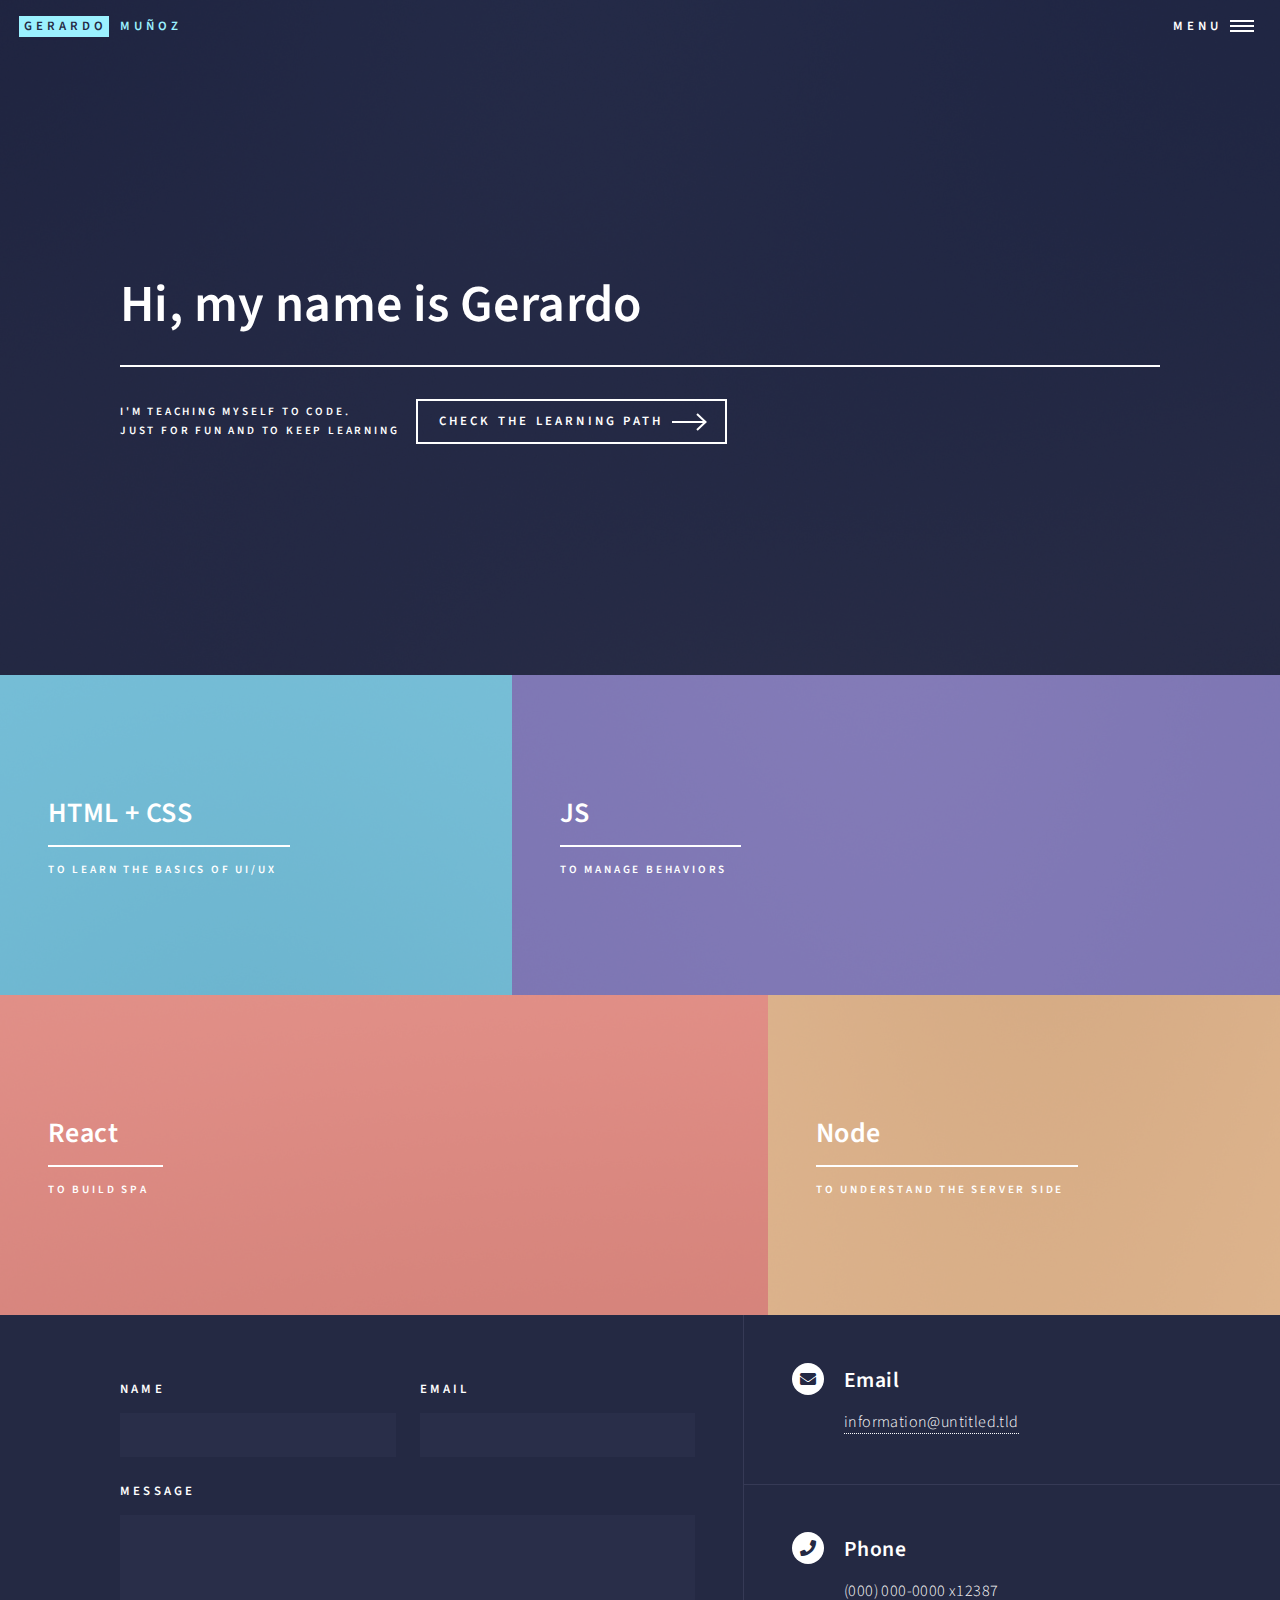
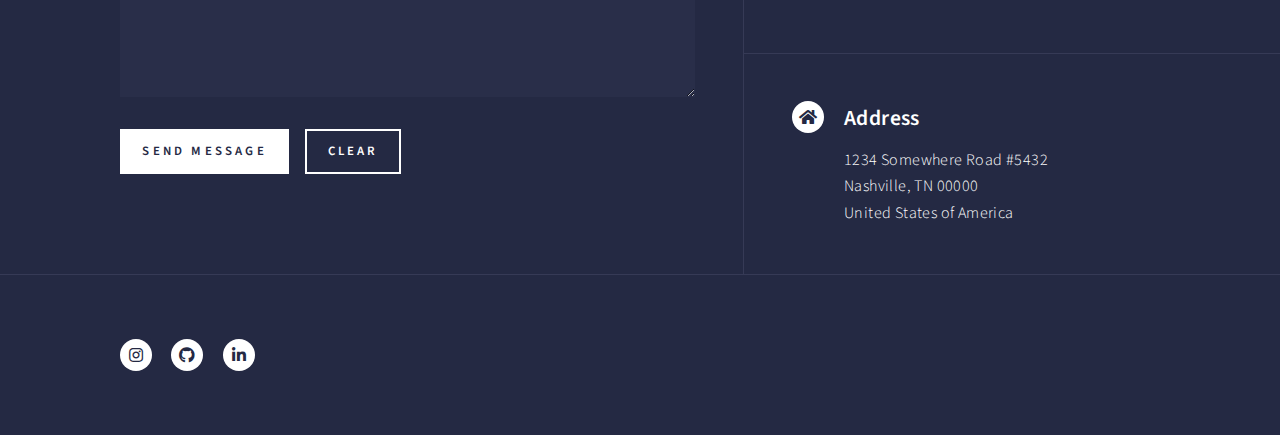
==== commit c2cc8f04: "fix menu info" ====
--- a/index.html
+++ b/index.html
@@ -25,20 +25,19 @@
 					</header>
 
 				<!-- Menu -->
-					<nav id="menu">
-						<ul class="links">
-							<li><a href="index.html">Home</a></li>
-							<li><a href="landing.html">Landing</a></li>
-							<li><a href="generic.html">Generic</a></li>
-							<li><a href="elements.html">Elements</a></li>
-                            <li><a href="#two">About</a></li>
-                            <li><a href="#contact">Contact</a></li>
-						</ul>
-					    <!-- <ul class="actions stacked">
-							<li><a href="#" class="button primary fit">Get Started</a></li>
-							<li><a href="#" class="button fit">Log In</a></li>
-						</ul> -->
-					</nav>
+                <nav id="menu">
+					<ul class="links">
+						<li><a href="index.html">Home</a></li>
+						<li><a href="htmlCss.html">HTML + CSS</a></li>
+						<li><a href="js.html">JS</a></li>
+						<li><a href="reactNode.html">React & React</a></li>
+						<li><a href="#contact">Contact</a></li>
+					</ul>
+					<!-- <ul class="actions stacked">
+						<li><a href="#" class="button primary fit">Get Started</a></li>
+						<li><a href="#" class="button fit">Log In</a></li>
+					</ul> -->
+				</nav>
 
 				<!-- Banner -->
 					<section id="banner" class="major">
@@ -97,21 +96,6 @@
 										<p>to understand the server side</p>
 									</header>
 								</article>
-							</section>
-
-						<!-- Two -->
-							<section id="two">
-								<div class="inner">
-									<header class="major">
-										<h2>About Me</h2>
-									</header>
-									<p>Nullam et orci eu lorem consequat tincidunt vivamus et sagittis libero. Mauris aliquet magna magna sed nunc rhoncus pharetra. Pellentesque condimentum sem. In efficitur ligula tate urna. Maecenas laoreet massa vel lacinia pellentesque lorem ipsum dolor. Nullam et orci eu lorem consequat tincidunt. Vivamus et sagittis libero. Mauris aliquet magna magna sed nunc rhoncus amet pharetra et feugiat tempus.</p>
-                                    <p>Nullam et orci eu lorem consequat tincidunt vivamus et sagittis libero. Mauris aliquet magna magna sed nunc rhoncus pharetra. Pellentesque condimentum sem. In efficitur ligula tate urna. Maecenas laoreet massa vel lacinia pellentesque lorem ipsum dolor. Nullam et orci eu lorem consequat tincidunt. Vivamus et sagittis libero. Mauris aliquet magna magna sed nunc rhoncus amet pharetra et feugiat tempus.</p>
-                                    <p>Nullam et orci eu lorem consequat tincidunt vivamus et sagittis libero. Mauris aliquet magna magna sed nunc rhoncus pharetra. Pellentesque condimentum sem. In efficitur ligula tate urna. Maecenas laoreet massa vel lacinia pellentesque lorem ipsum dolor. Nullam et orci eu lorem consequat tincidunt. Vivamus et sagittis libero. Mauris aliquet magna magna sed nunc rhoncus amet pharetra et feugiat tempus.</p>
-									<ul class="actions">
-										<li><a href="#banner" class="button next">Back to Home</a></li>
-									</ul>
-								</div>
 							</section>
 
 					</div>
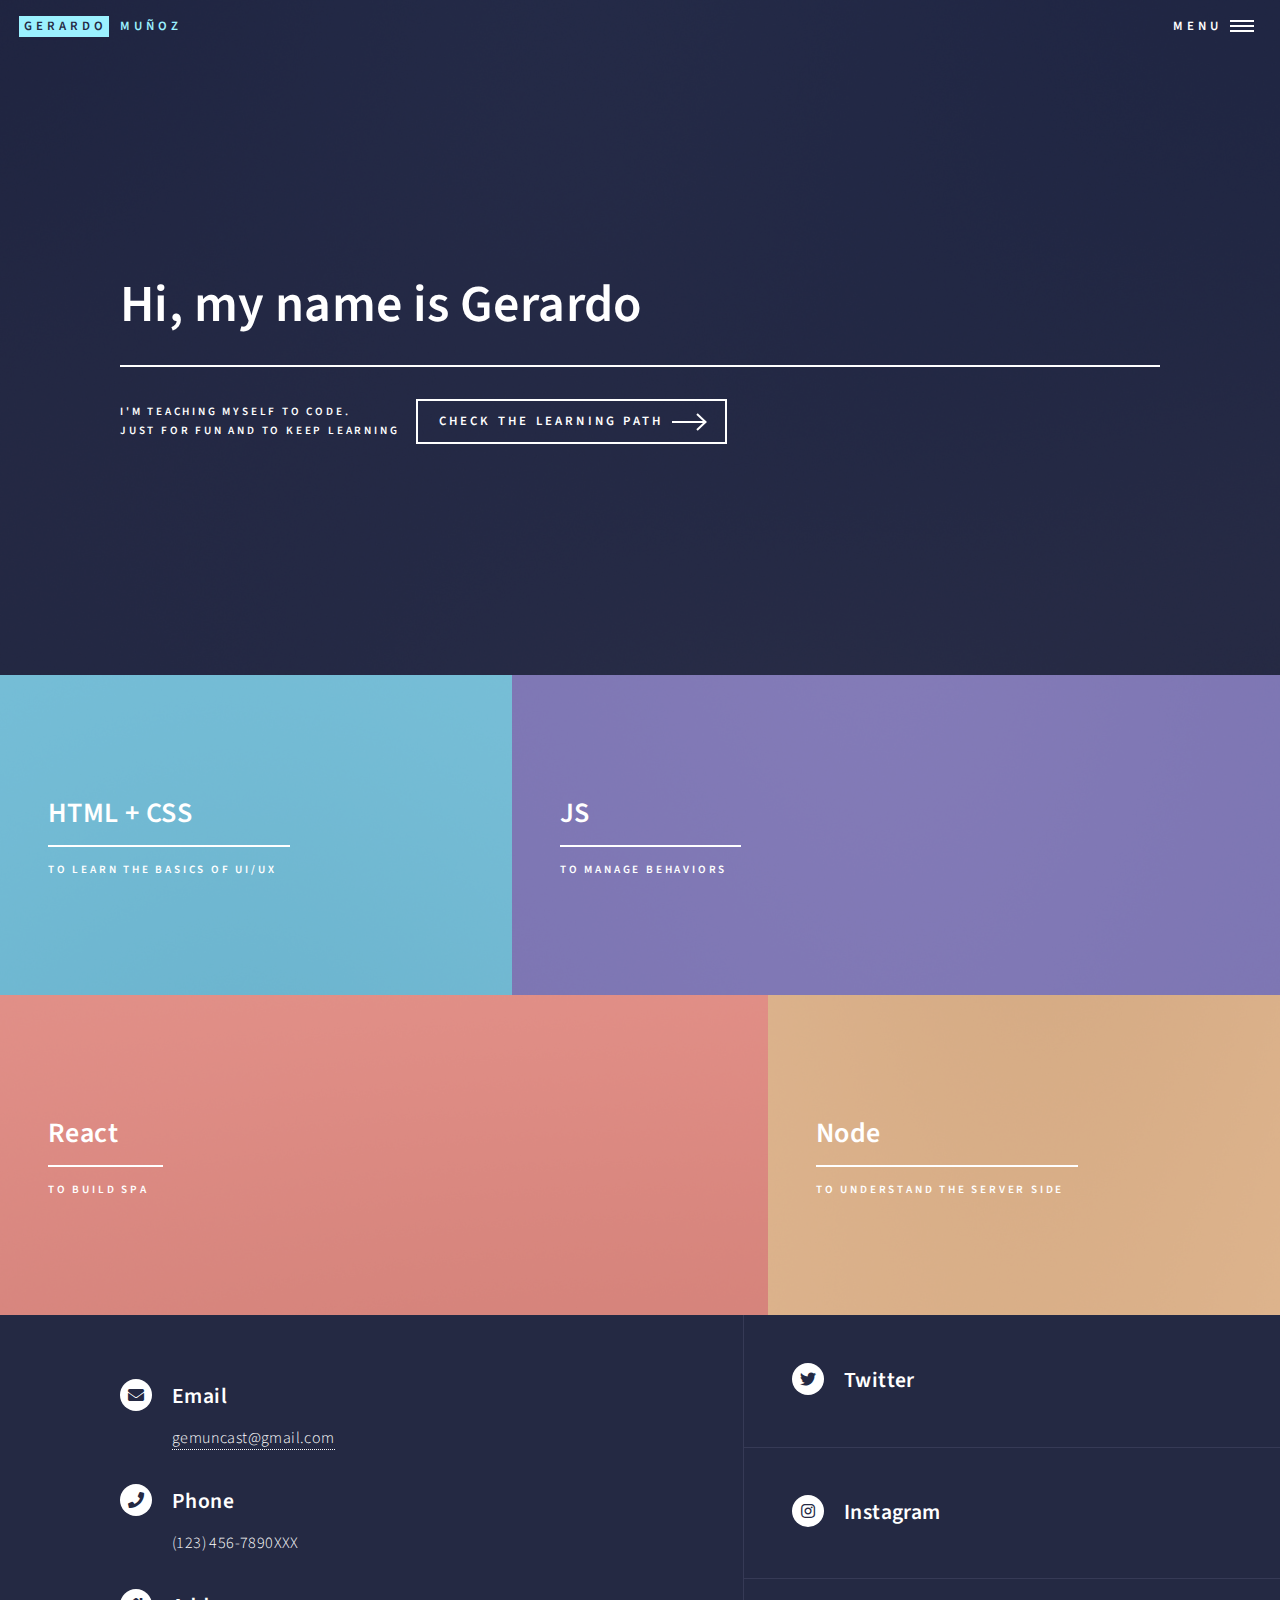
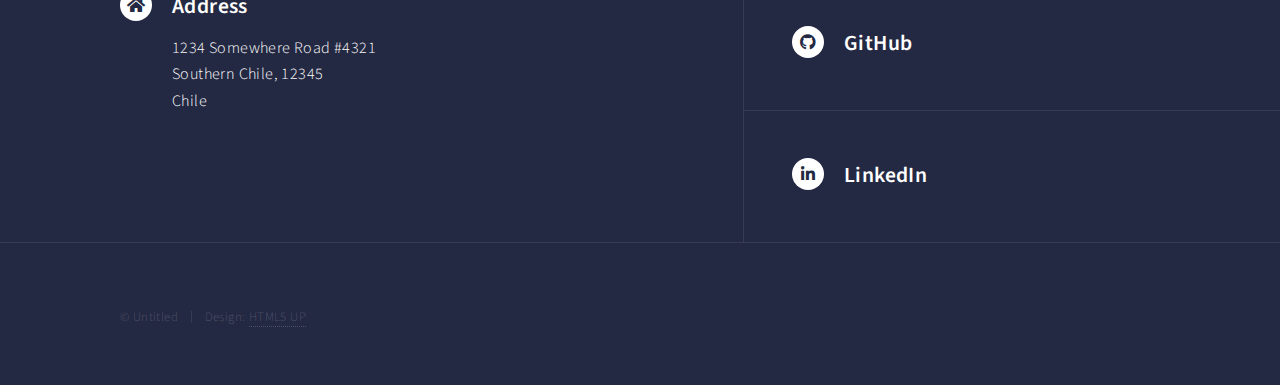
==== commit 641143d5: "fix info pages" ====
--- a/index.html
+++ b/index.html
@@ -102,70 +102,67 @@
 
 				<!-- Contact -->
 					<section id="contact">
-						<div class="inner">
-							<section>
-								<form method="post" action="#">
-									<div class="fields">
-										<div class="field half">
-											<label for="name">Name</label>
-											<input type="text" name="name" id="name" />
-										</div>
-										<div class="field half">
-											<label for="email">Email</label>
-											<input type="text" name="email" id="email" />
-										</div>
-										<div class="field">
-											<label for="message">Message</label>
-											<textarea name="message" id="message" rows="6"></textarea>
-										</div>
-									</div>
-									<ul class="actions">
-										<li><input type="submit" value="Send Message" class="primary" /></li>
-										<li><input type="reset" value="Clear" /></li>
-									</ul>
-								</form>
-							</section>
-							<section class="split">
+						<div class="inner">							
+							<section >
 								<section>
 									<div class="contact-method">
 										<span class="icon solid alt fa-envelope"></span>
 										<h3>Email</h3>
-										<a href="#">information@untitled.tld</a>
+										<a>gemuncast@gmail.com</a>
 									</div>
 								</section>
 								<section>
 									<div class="contact-method">
 										<span class="icon solid alt fa-phone"></span>
 										<h3>Phone</h3>
-										<span>(000) 000-0000 x12387</span>
+										<span>(123) 456-7890XXX </span>
 									</div>
 								</section>
 								<section>
 									<div class="contact-method">
 										<span class="icon solid alt fa-home"></span>
 										<h3>Address</h3>
-										<span>1234 Somewhere Road #5432<br />
-										Nashville, TN 00000<br />
-										United States of America</span>
+										<span>1234 Somewhere Road #4321<br />
+                                        Southern Chile, 12345<br />
+										Chile</span>
 									</div>
 								</section>
 							</section>
+                            <section class="split">
+                                <section>
+									<div class="contact-method">
+										<span class="icon brands alt fa-twitter"></span>
+										<h3>Twitter</h3>
+									</div>
+								</section>
+                                <section>
+									<div class="contact-method">
+										<span class="icon brands alt fa-instagram"></span>
+										<h3>Instagram</h3>
+									</div>
+								</section>
+                                <section>
+									<div class="contact-method">
+										<span class="icon brands alt fa-github"></span>
+										<h3>GitHub</h3>
+									</div>
+								</section>
+                                <section>
+									<div class="contact-method">
+										<span class="icon brands alt fa-linkedin-in"></span>
+										<h3>LinkedIn</h3>
+									</div>
+								</section>
+                            </section>
 						</div>
 					</section>
 
 				<!-- Footer -->
 					<footer id="footer">
 						<div class="inner">
-							<ul class="icons">
-								<!-- <li><a href="#" class="icon brands alt fa-twitter"><span class="label">Twitter</span></a></li>
-								<li><a href="#" class="icon brands alt fa-facebook-f"><span class="label">Facebook</span></a></li> -->
-								<li><a href="#" class="icon brands alt fa-instagram"><span class="label">Instagram</span></a></li>
-								<li><a href="#" class="icon brands alt fa-github"><span class="label">GitHub</span></a></li>
-								<li><a href="#" class="icon brands alt fa-linkedin-in"><span class="label">LinkedIn</span></a></li>
+							<ul class="copyright">
+								<li>&copy; Untitled</li><li>Design: <a href="https://html5up.net">HTML5 UP</a></li>
 							</ul>
-							<!-- <ul class="copyright">
-								<li>&copy; Untitled</li><li>Design: <a href="https://html5up.net">HTML5 UP</a></li>
-							</ul> -->
 						</div>
 					</footer>
 
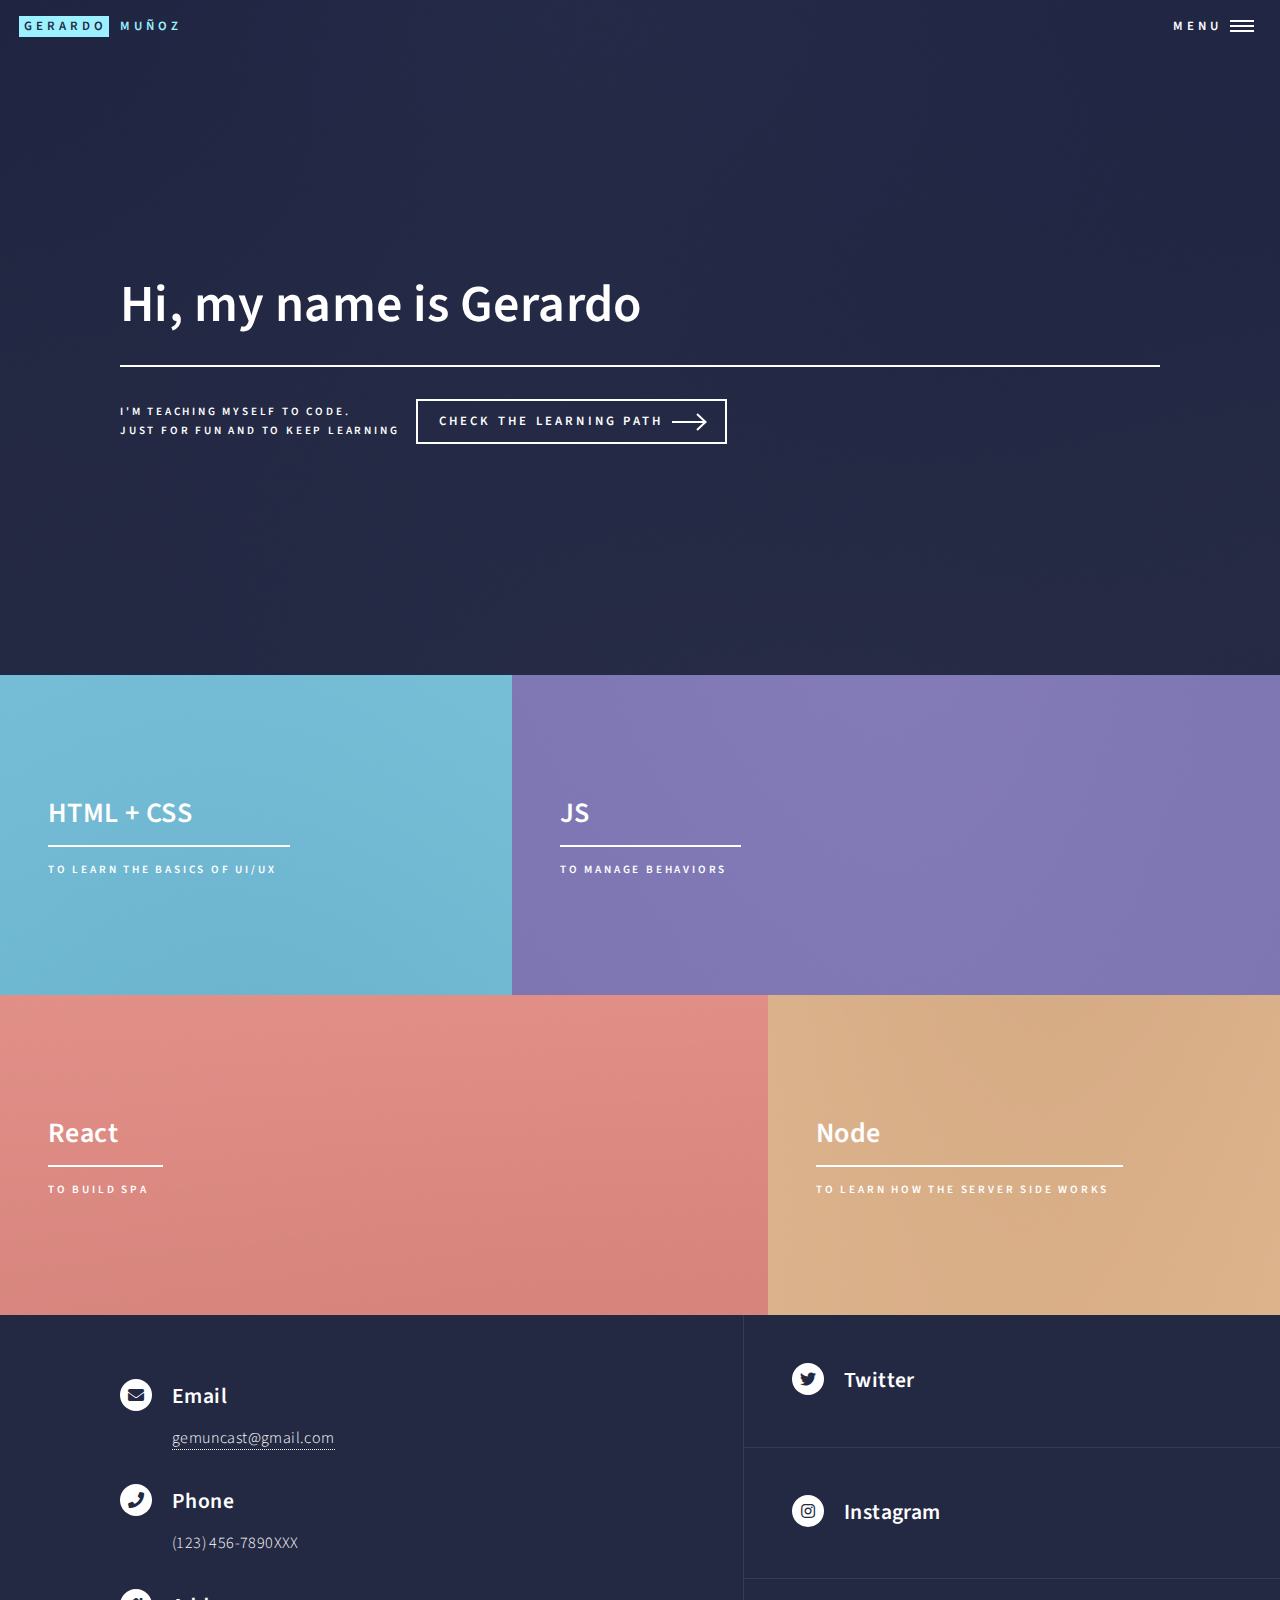
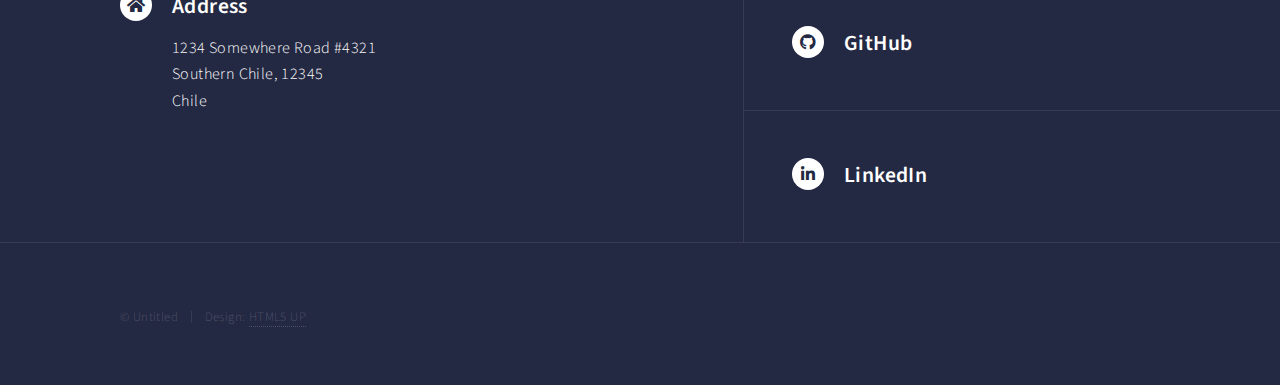
==== commit c7f4391b: "update index" ====
--- a/index.html
+++ b/index.html
@@ -65,7 +65,7 @@
 										<img src="images/pic01.jpg" alt="" />
 									</span>
 									<header class="major">
-										<h3><a href="landing.html" class="link">HTML + CSS</a></h3>
+										<h3><a href="htmlCss.html" class="link">HTML + CSS</a></h3>
 										<p>To Learn the basics of UI/UX</p>
 									</header>
 								</article>
@@ -74,7 +74,7 @@
 										<img src="images/pic02.jpg" alt="" />
 									</span>
 									<header class="major">
-										<h3><a href="landing.html" class="link">JS</a></h3>
+										<h3><a href="js.html" class="link">JS</a></h3>
 										<p>To manage Behaviors</p>
 									</header>
 								</article>
@@ -83,7 +83,7 @@
 										<img src="images/pic03.jpg" alt="" />
 									</span>
 									<header class="major">
-										<h3><a href="landing.html" class="link">React</a></h3>
+										<h3><a href="reactNode.html" class="link">React</a></h3>
 										<p>to build spa</p>
 									</header>
 								</article>
@@ -92,8 +92,8 @@
 										<img src="images/pic04.jpg" alt="" />
 									</span>
 									<header class="major">
-										<h3><a href="landing.html" class="link">Node</a></h3>
-										<p>to understand the server side</p>
+										<h3><a href="reactNode.html" class="link">Node</a></h3>
+										<p>to learn how the server side works</p>
 									</header>
 								</article>
 							</section>
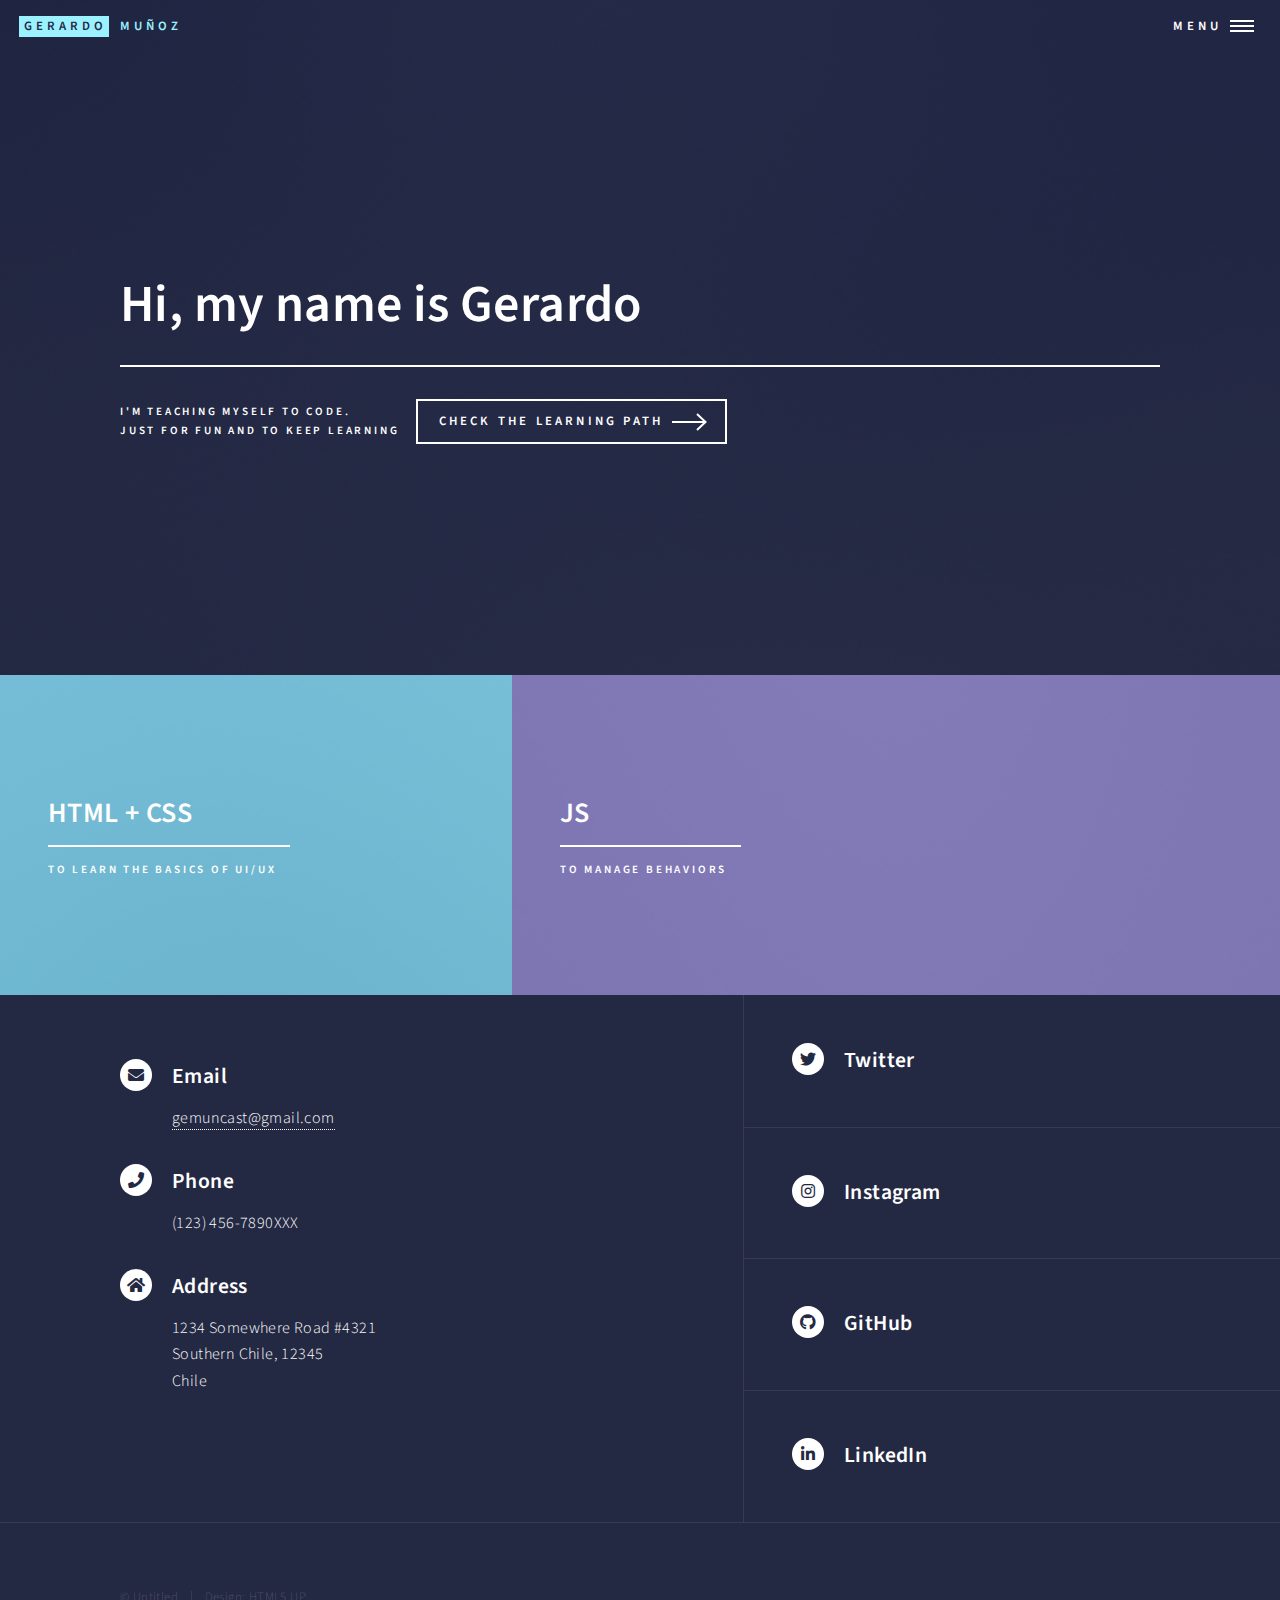
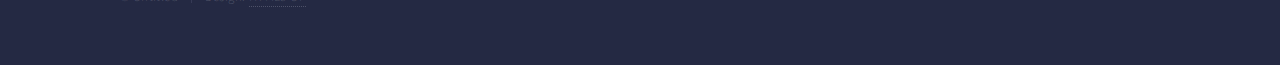
==== commit 9c7e261e: "remove info index" ====
--- a/index.html
+++ b/index.html
@@ -78,7 +78,7 @@
 										<p>To manage Behaviors</p>
 									</header>
 								</article>
-								<article>
+								<!-- <article>
 									<span class="image">
 										<img src="images/pic03.jpg" alt="" />
 									</span>
@@ -95,7 +95,7 @@
 										<h3><a href="reactNode.html" class="link">Node</a></h3>
 										<p>to learn how the server side works</p>
 									</header>
-								</article>
+								</article> -->
 							</section>
 
 					</div>
